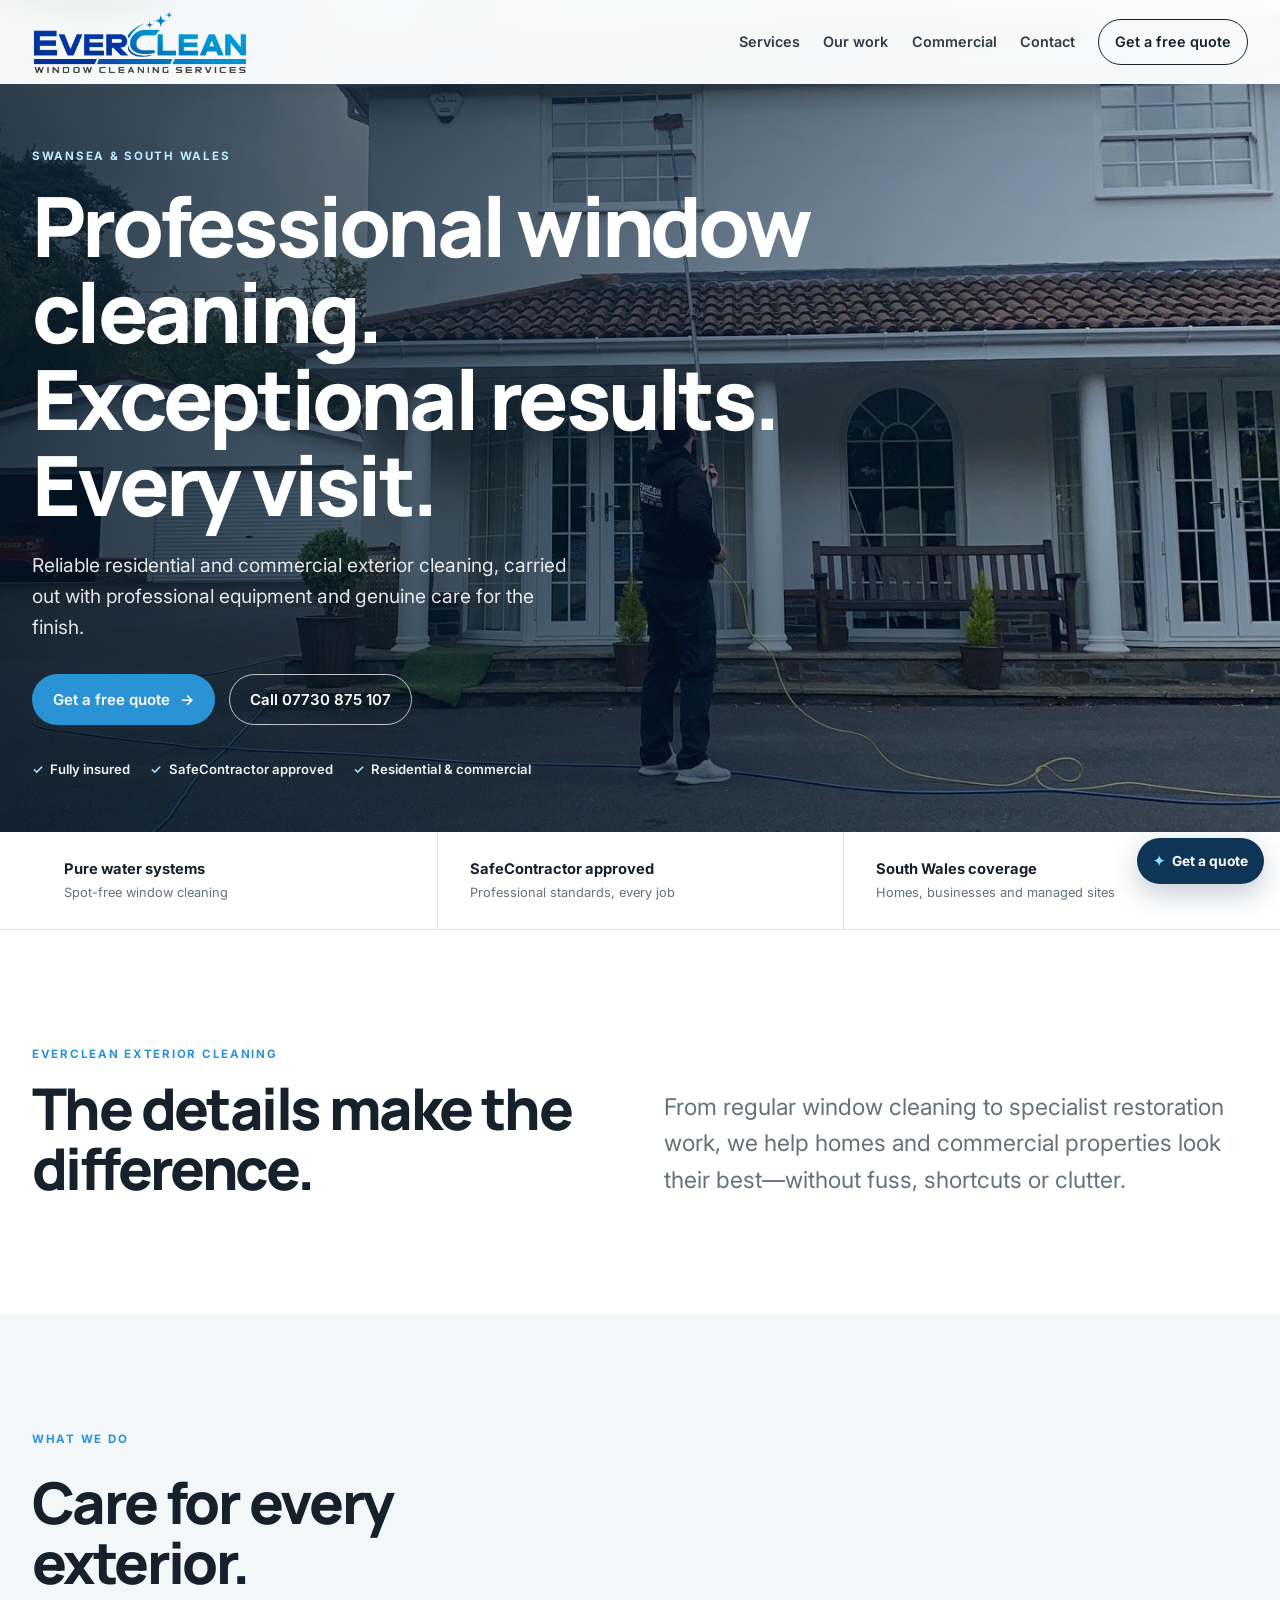
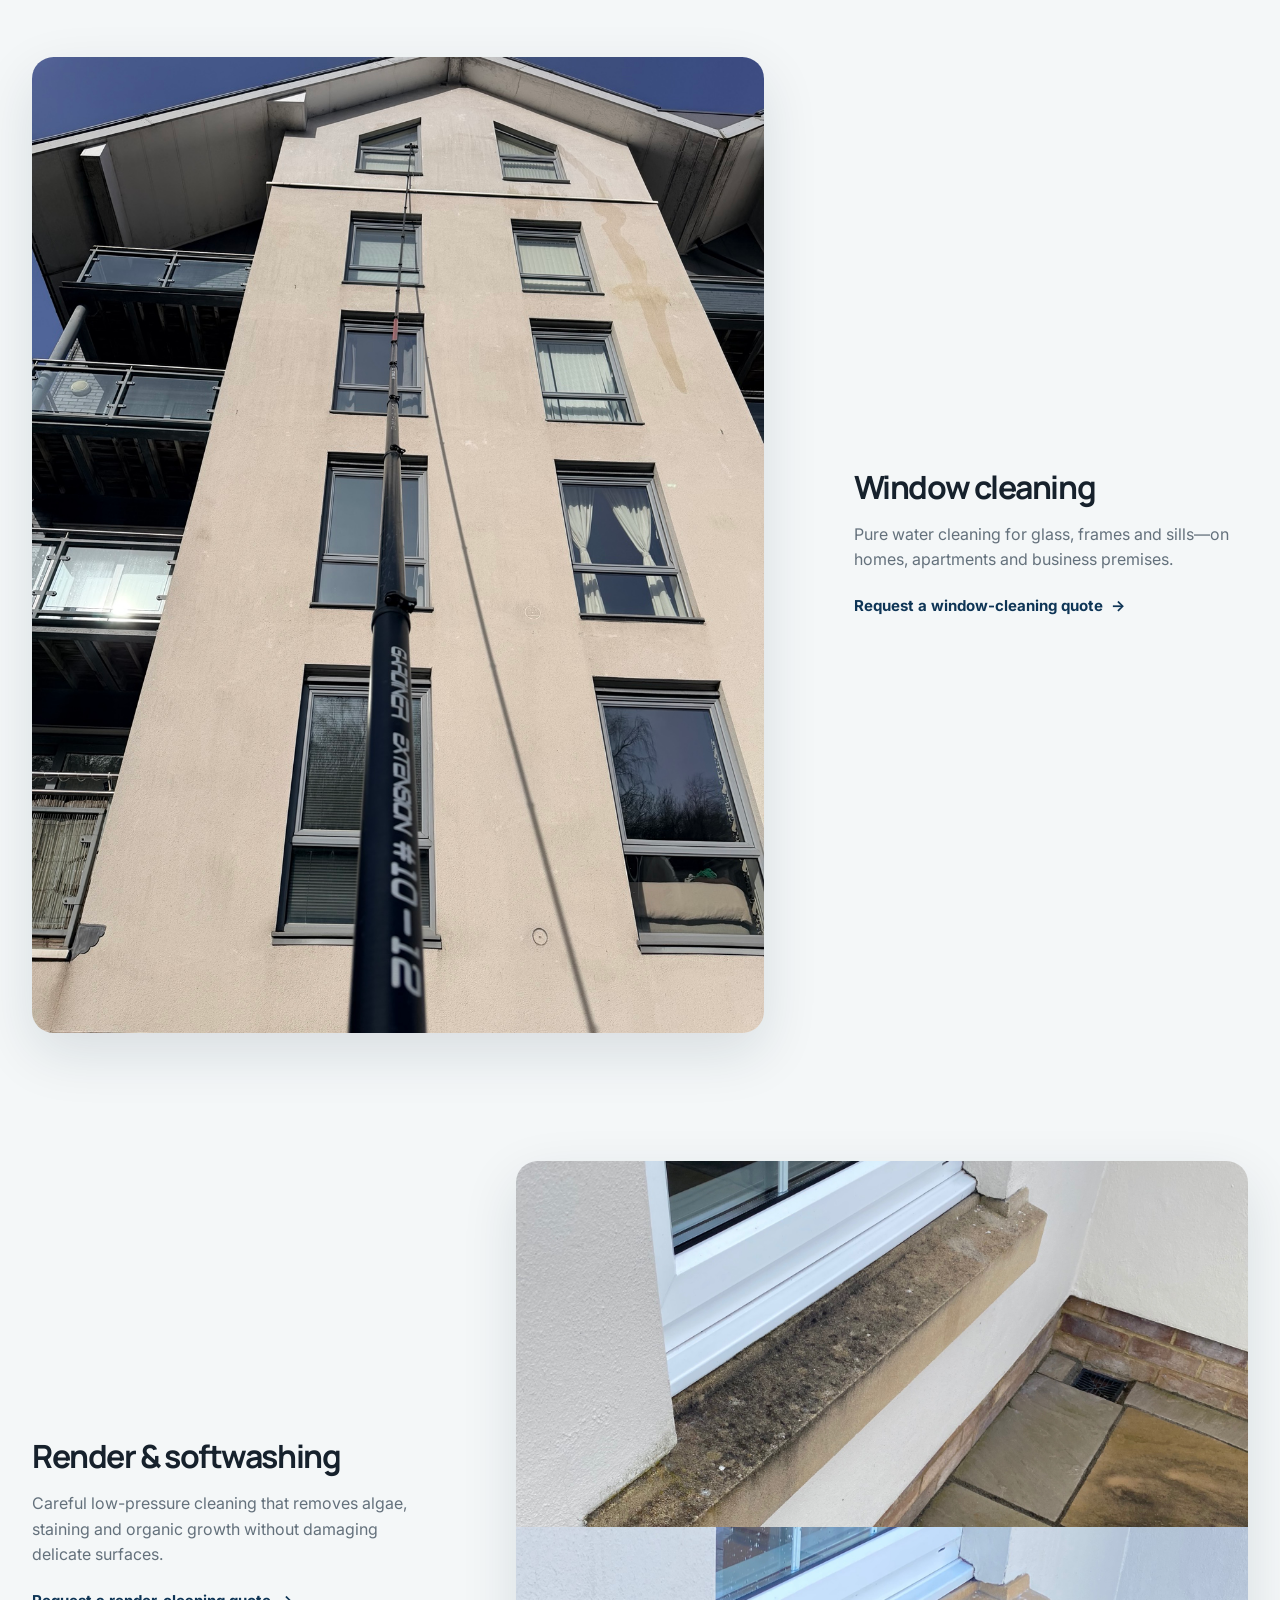
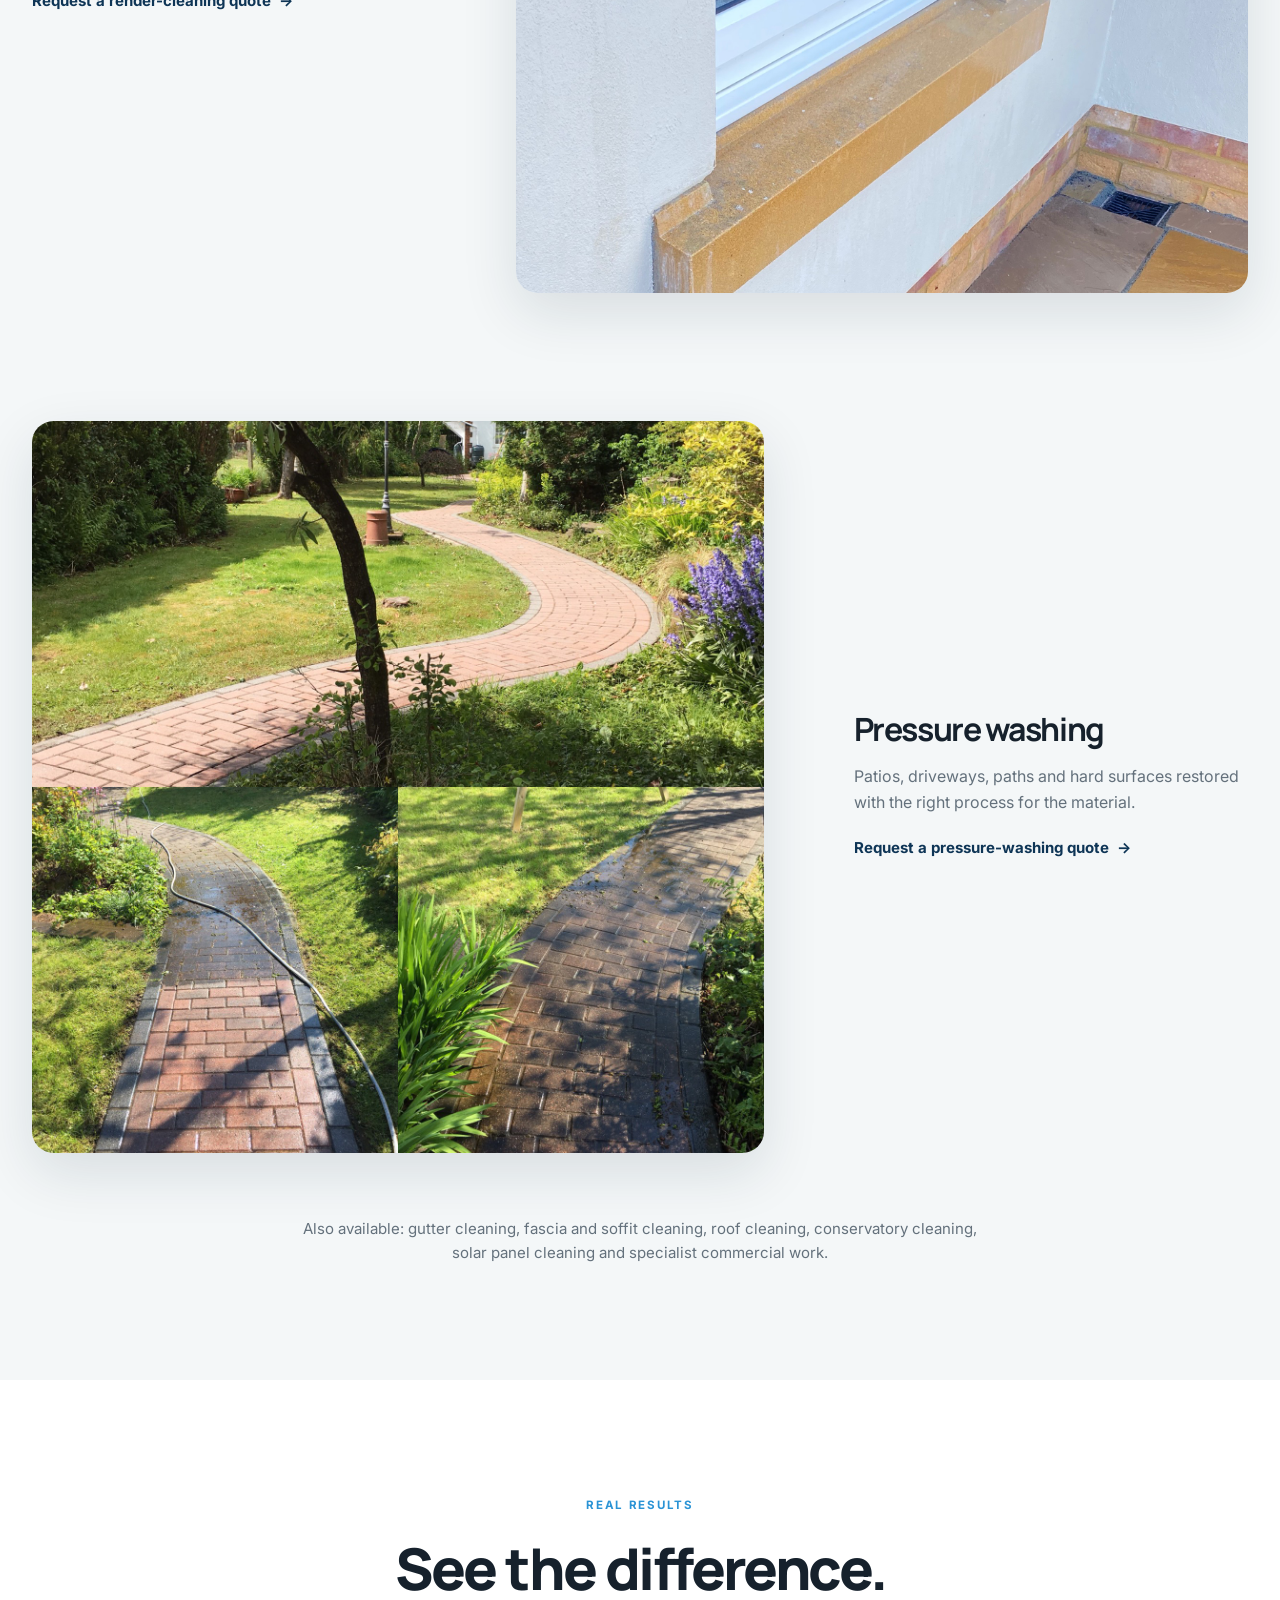
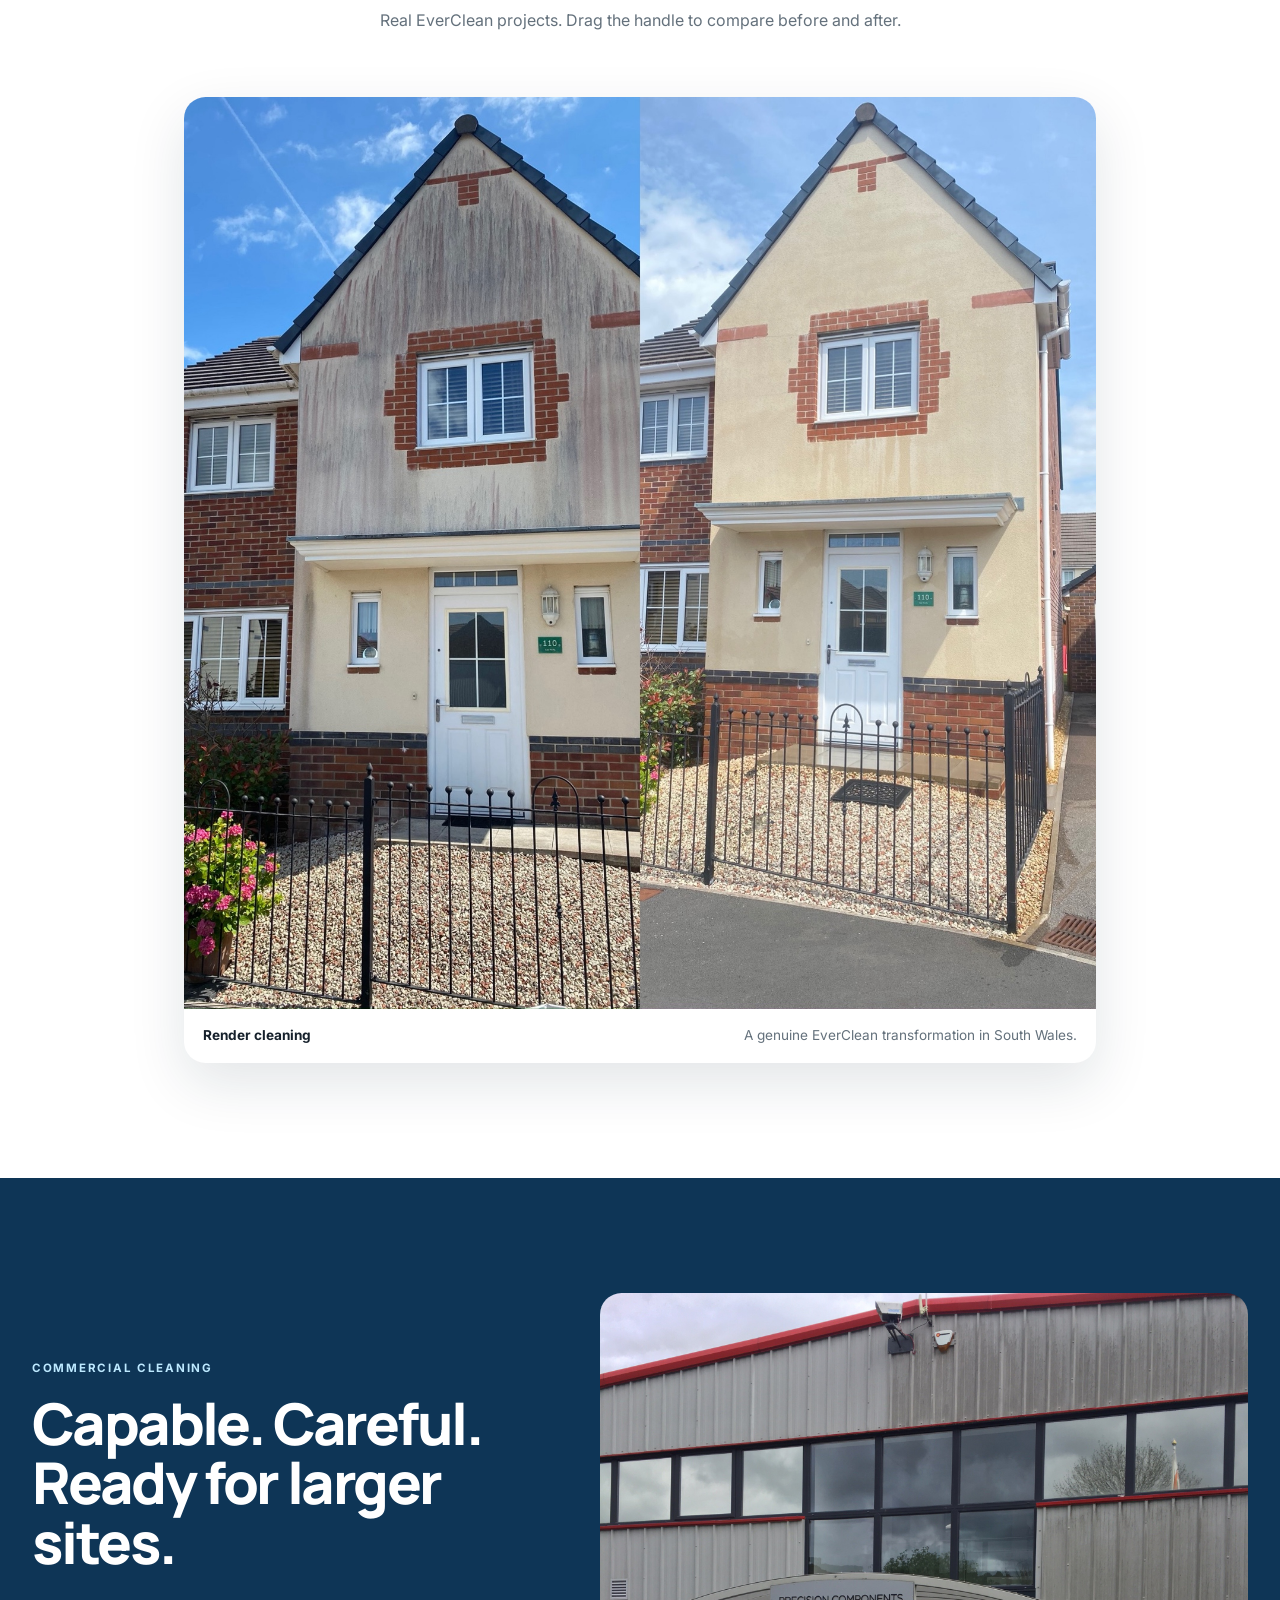
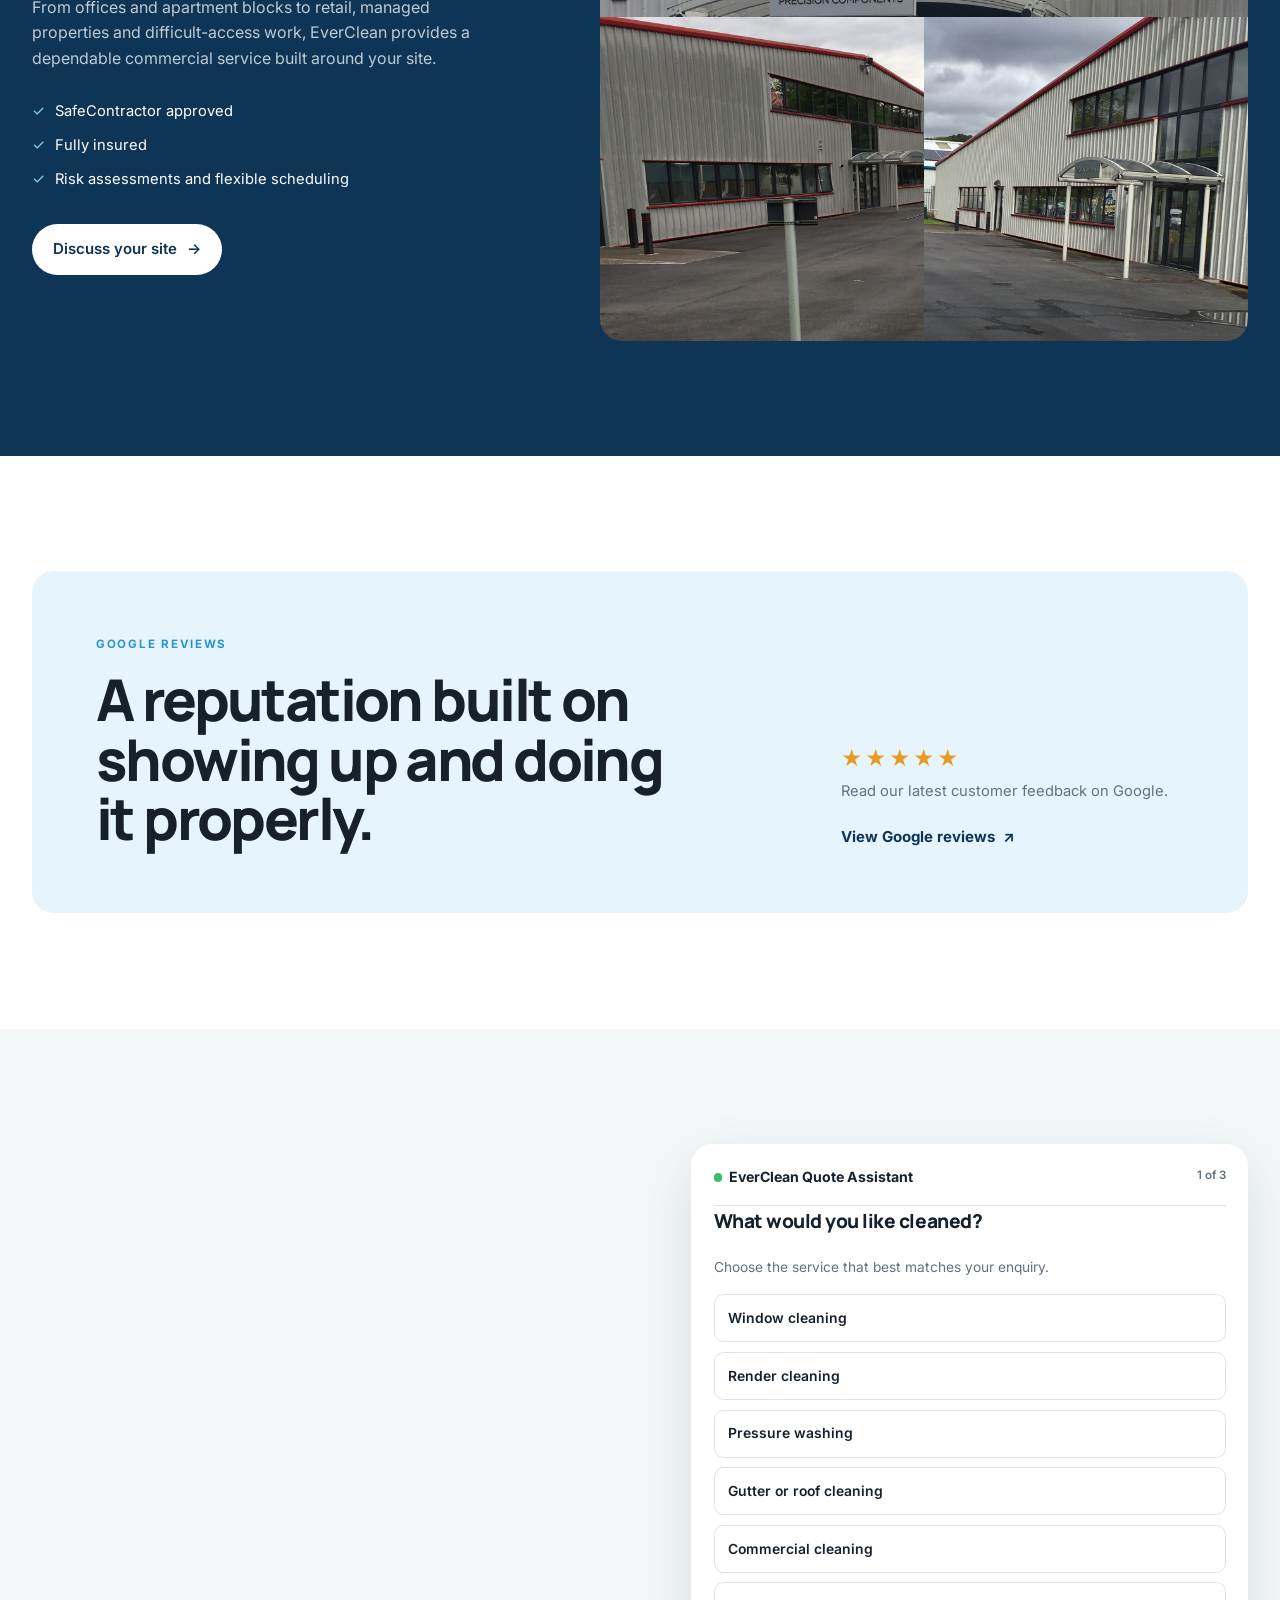
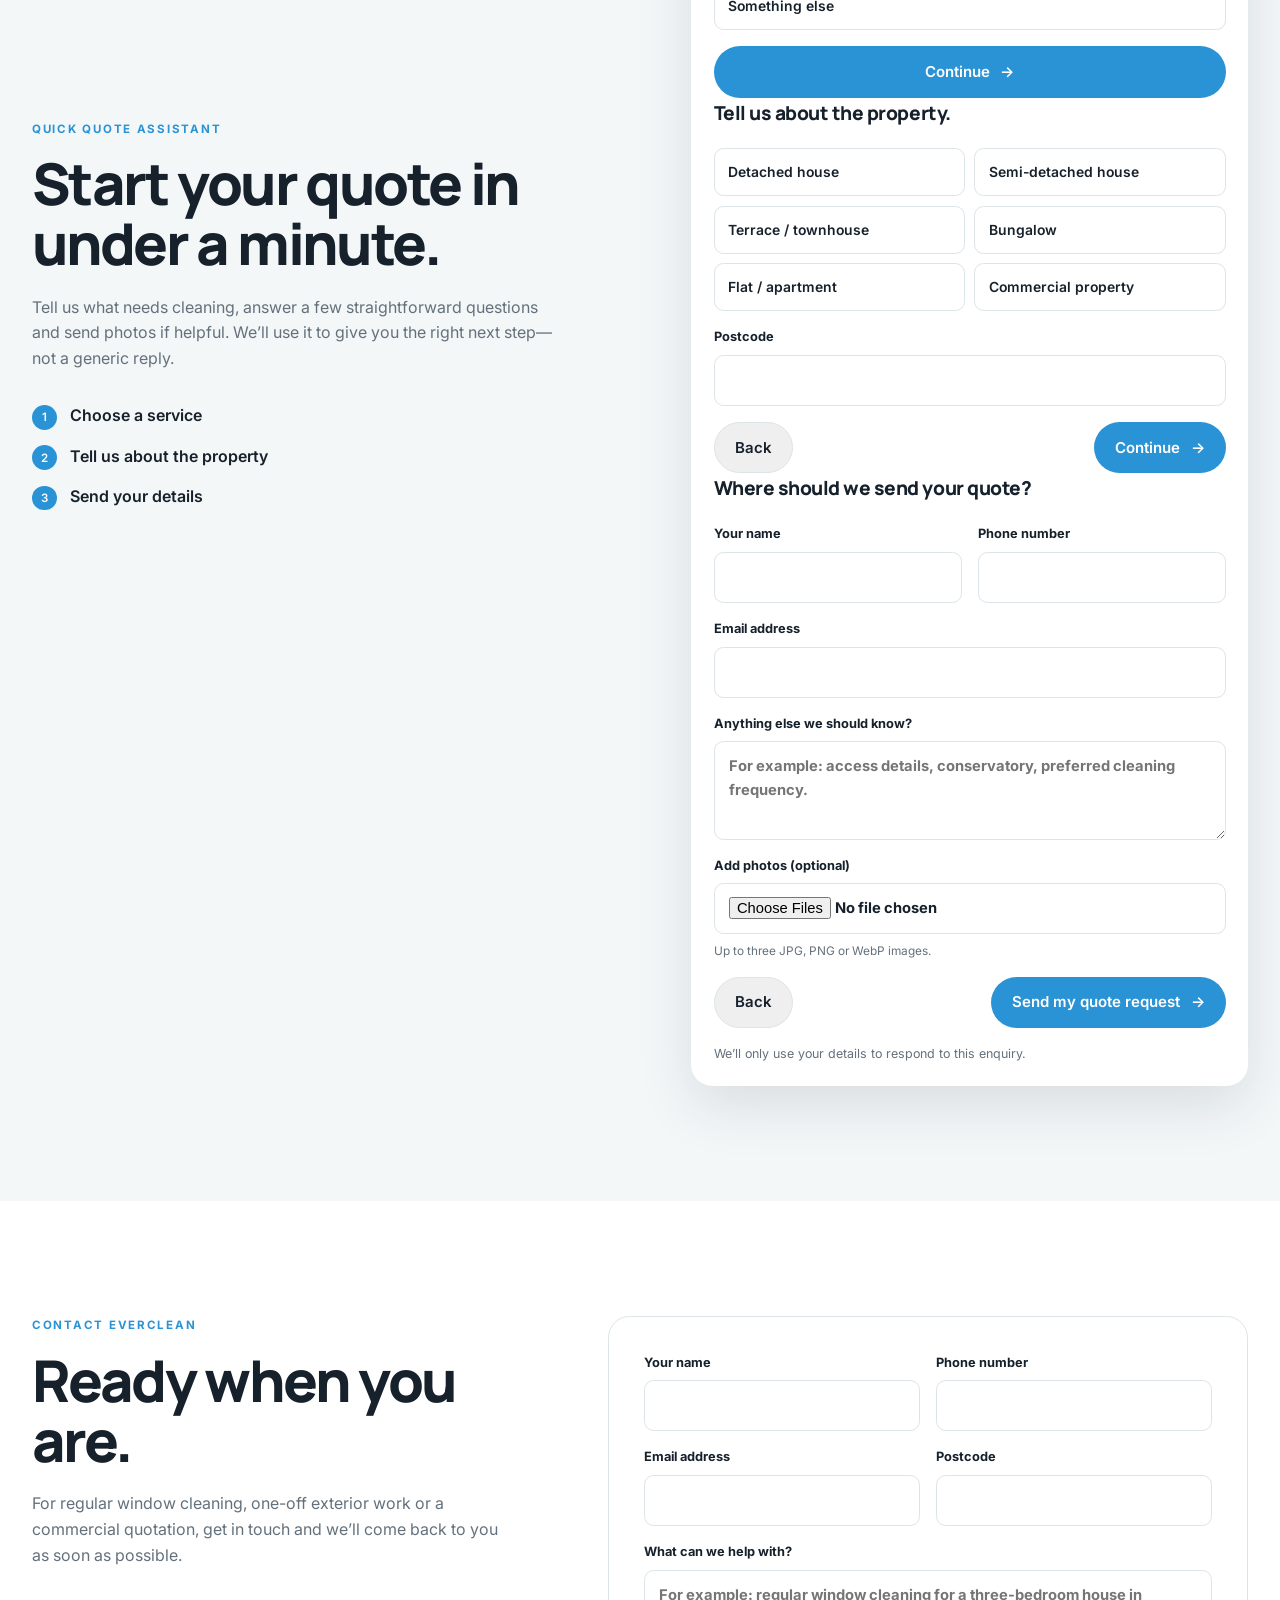
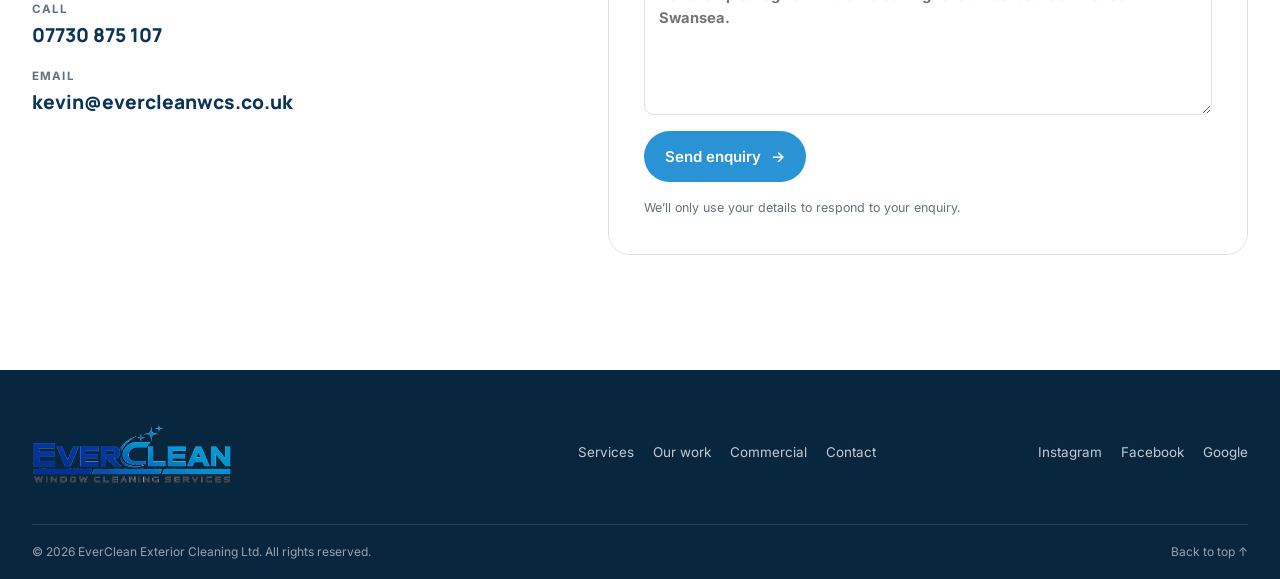
==== index.html @ 4b3bc7aa "Quote assistant" ====
<!doctype html>
<html lang="en-GB">
  <head>
    <meta charset="utf-8">
    <meta name="viewport" content="width=device-width, initial-scale=1">
    <meta name="description" content="Professional window and exterior cleaning for homes and businesses across Swansea and South Wales.">
    <meta name="theme-color" content="#0e3556">
    <title>EverClean Exterior Cleaning | Swansea & South Wales</title>
    <link rel="preconnect" href="https://fonts.googleapis.com">
    <link rel="preconnect" href="https://fonts.gstatic.com" crossorigin>
    <link href="https://fonts.googleapis.com/css2?family=Manrope:wght@400;500;600;700;800&family=Inter:wght@400;500;600&display=swap" rel="stylesheet">
    <link rel="stylesheet" href="css/style.css">
  </head>
  <body>
    <a class="skip-link" href="#main-content">Skip to content</a>

    <header class="site-header" data-header>
      <div class="shell header-inner">
        <a class="brand" href="#top" aria-label="EverClean home">
          <img src="images/logo-transparent.png" alt="EverClean Window Cleaning Services">
        </a>

        <button class="menu-toggle" type="button" aria-label="Open menu" aria-controls="site-nav" aria-expanded="false" data-menu-button>
          <span></span><span></span>
        </button>

        <nav class="site-nav" id="site-nav" aria-label="Main navigation" data-nav>
          <a href="#services">Services</a>
          <a href="#results">Our work</a>
          <a href="#commercial">Commercial</a>
          <a href="#contact">Contact</a>
          <a class="nav-quote" href="#quote">Get a free quote</a>
        </nav>
      </div>
    </header>

    <main id="main-content">
      <section class="hero" id="top" aria-labelledby="hero-title">
        <img class="hero-media" src="images/hero-window-cleaning.jpg" alt="EverClean cleaning the windows of a white house" fetchpriority="high">
        <div class="hero-shade"></div>
        <div class="shell hero-content">
          <p class="eyebrow eyebrow-light">Swansea & South Wales</p>
          <h1 id="hero-title">Professional window cleaning.<br>Exceptional results. Every visit.</h1>
          <p class="hero-copy">Reliable residential and commercial exterior cleaning, carried out with professional equipment and genuine care for the finish.</p>
          <div class="action-row">
            <a class="button button-primary" href="#quote">Get a free quote <span aria-hidden="true">→</span></a>
            <a class="button button-quiet" href="tel:07730875107">Call 07730 875 107</a>
          </div>
          <ul class="hero-proof" aria-label="EverClean credentials">
            <li>Fully insured</li>
            <li>SafeContractor approved</li>
            <li>Residential & commercial</li>
          </ul>
        </div>
      </section>

      <section class="credentials" aria-label="EverClean credentials">
        <div class="shell credentials-grid">
          <p><strong>Pure water systems</strong><span>Spot-free window cleaning</span></p>
          <p><strong>SafeContractor approved</strong><span>Professional standards, every job</span></p>
          <p><strong>South Wales coverage</strong><span>Homes, businesses and managed sites</span></p>
        </div>
      </section>

      <section class="intro section" aria-labelledby="intro-title">
        <div class="shell intro-grid">
          <div>
            <p class="eyebrow">EverClean exterior cleaning</p>
            <h2 id="intro-title">The details make the difference.</h2>
          </div>
          <p class="lead">From regular window cleaning to specialist restoration work, we help homes and commercial properties look their best—without fuss, shortcuts or clutter.</p>
        </div>
      </section>

      <section class="services section section-tint" id="services" aria-labelledby="services-title">
        <div class="shell">
          <div class="section-heading">
            <p class="eyebrow">What we do</p>
            <h2 id="services-title">Care for every exterior.</h2>
          </div>

          <div class="service-list">
            <article class="service-row">
              <div class="service-photo"><img src="images/residential-1.jpg" alt="Residential window cleaning" loading="lazy"></div>
              <div class="service-detail">
                <h3>Window cleaning</h3>
                <p>Pure water cleaning for glass, frames and sills—on homes, apartments and business premises.</p>
                <a href="#quote" class="text-link">Request a window-cleaning quote <span aria-hidden="true">→</span></a>
              </div>
            </article>
            <article class="service-row service-row-reverse">
              <div class="service-photo"><img src="images/render-cleaning-1.jpg" alt="Render cleaning by EverClean" loading="lazy"></div>
              <div class="service-detail">
                <h3>Render & softwashing</h3>
                <p>Careful low-pressure cleaning that removes algae, staining and organic growth without damaging delicate surfaces.</p>
                <a href="#quote" class="text-link">Request a render-cleaning quote <span aria-hidden="true">→</span></a>
              </div>
            </article>
            <article class="service-row">
              <div class="service-photo"><img src="images/pressure-washing-1.jpg" alt="Pressure washing a patio or driveway" loading="lazy"></div>
              <div class="service-detail">
                <h3>Pressure washing</h3>
                <p>Patios, driveways, paths and hard surfaces restored with the right process for the material.</p>
                <a href="#quote" class="text-link">Request a pressure-washing quote <span aria-hidden="true">→</span></a>
              </div>
            </article>
          </div>

          <p class="services-note">Also available: gutter cleaning, fascia and soffit cleaning, roof cleaning, conservatory cleaning, solar panel cleaning and specialist commercial work.</p>
        </div>
      </section>

      <section class="results section" id="results" aria-labelledby="results-title">
        <div class="shell">
          <div class="section-heading section-heading-centred">
            <p class="eyebrow">Real results</p>
            <h2 id="results-title">See the difference.</h2>
            <p>Real EverClean projects. Drag the handle to compare before and after.</p>
          </div>
          <figure class="results-feature">
            <img src="images/render-before-after.jpg" alt="Before and after render cleaning transformation completed by EverClean" loading="lazy">
            <figcaption><strong>Render cleaning</strong><span>A genuine EverClean transformation in South Wales.</span></figcaption>
          </figure>
        </div>
      </section>

      <section class="commercial section section-dark" id="commercial" aria-labelledby="commercial-title">
        <div class="shell commercial-grid">
          <div class="commercial-copy">
            <p class="eyebrow eyebrow-light">Commercial cleaning</p>
            <h2 id="commercial-title">Capable. Careful. Ready for larger sites.</h2>
            <p>From offices and apartment blocks to retail, managed properties and difficult-access work, EverClean provides a dependable commercial service built around your site.</p>
            <ul class="tick-list">
              <li>SafeContractor approved</li>
              <li>Fully insured</li>
              <li>Risk assessments and flexible scheduling</li>
            </ul>
            <a class="button button-light" href="#contact">Discuss your site <span aria-hidden="true">→</span></a>
          </div>
          <div class="commercial-image"><img src="images/commercial-1.jpg" alt="EverClean carrying out commercial exterior cleaning" loading="lazy"></div>
        </div>
      </section>

      <section class="reviews section" aria-labelledby="reviews-title">
        <div class="shell review-panel" id="reviews">
          <div>
            <p class="eyebrow">Google reviews</p>
            <h2 id="reviews-title">A reputation built on showing up and doing it properly.</h2>
          </div>
          <div class="review-action">
            <p class="stars" aria-label="Five star service">★★★★★</p>
            <p>Read our latest customer feedback on Google.</p>
            <a href="https://share.google/W7vwj2a1g3agoyf7n" target="_blank" rel="noopener noreferrer" class="text-link">View Google reviews <span aria-hidden="true">↗</span></a>
          </div>
        </div>
      </section>

      <section class="quote section section-tint" id="quote" aria-labelledby="quote-title">
        <div class="shell quote-grid">
          <div class="quote-copy">
            <p class="eyebrow">Quick quote assistant</p>
            <h2 id="quote-title">Start your quote in under a minute.</h2>
            <p>Tell us what needs cleaning, answer a few straightforward questions and send photos if helpful. We’ll use it to give you the right next step—not a generic reply.</p>
            <ul class="quote-steps">
              <li><span>1</span> Choose a service</li>
              <li><span>2</span> Tell us about the property</li>
              <li><span>3</span> Send your details</li>
            </ul>
          </div>
          <form class="quote-card ajax-form" action="contact.php" method="post" enctype="multipart/form-data" data-quote-form>
            <input type="hidden" name="enquiry_type" value="Quote assistant">
            <div class="quote-card-header"><span><i class="status-dot"></i>EverClean Quote Assistant</span><span class="quote-progress" data-quote-progress>1 of 3</span></div>

            <fieldset class="quote-step" data-quote-step="1">
              <legend>What would you like cleaned?</legend>
              <p class="quote-helper">Choose the service that best matches your enquiry.</p>
              <input type="hidden" name="service" data-quote-value="service">
              <div class="choice-grid choice-grid-services">
                <button type="button" class="quote-choice" data-quote-choice="service" data-value="Window cleaning">Window cleaning</button>
                <button type="button" class="quote-choice" data-quote-choice="service" data-value="Render cleaning">Render cleaning</button>
                <button type="button" class="quote-choice" data-quote-choice="service" data-value="Pressure washing">Pressure washing</button>
                <button type="button" class="quote-choice" data-quote-choice="service" data-value="Gutter or roof cleaning">Gutter or roof cleaning</button>
                <button type="button" class="quote-choice" data-quote-choice="service" data-value="Commercial cleaning">Commercial cleaning</button>
                <button type="button" class="quote-choice" data-quote-choice="service" data-value="Other exterior cleaning">Something else</button>
              </div>
              <button class="button button-primary quote-next" type="button" data-quote-next>Continue <span aria-hidden="true">→</span></button>
            </fieldset>

            <fieldset class="quote-step" data-quote-step="2" hidden>
              <legend>Tell us about the property.</legend>
              <input type="hidden" name="property_type" data-quote-value="property_type">
              <div class="choice-grid">
                <button type="button" class="quote-choice" data-quote-choice="property_type" data-value="Detached house">Detached house</button>
                <button type="button" class="quote-choice" data-quote-choice="property_type" data-value="Semi-detached house">Semi-detached house</button>
                <button type="button" class="quote-choice" data-quote-choice="property_type" data-value="Terrace or townhouse">Terrace / townhouse</button>
                <button type="button" class="quote-choice" data-quote-choice="property_type" data-value="Bungalow">Bungalow</button>
                <button type="button" class="quote-choice" data-quote-choice="property_type" data-value="Flat or apartment">Flat / apartment</button>
                <button type="button" class="quote-choice" data-quote-choice="property_type" data-value="Commercial property">Commercial property</button>
              </div>
              <label class="field-label">Postcode<input type="text" name="postcode" autocomplete="postal-code" required></label>
              <div class="quote-actions"><button class="button button-secondary" type="button" data-quote-back>Back</button><button class="button button-primary" type="button" data-quote-next>Continue <span aria-hidden="true">→</span></button></div>
            </fieldset>

            <fieldset class="quote-step" data-quote-step="3" hidden>
              <legend>Where should we send your quote?</legend>
              <div class="form-row"><label class="field-label">Your name<input type="text" name="name" autocomplete="name" required></label><label class="field-label">Phone number<input type="tel" name="phone" autocomplete="tel" required></label></div>
              <label class="field-label">Email address<input type="email" name="email" autocomplete="email" required></label>
              <label class="field-label">Anything else we should know?<textarea name="message" rows="3" placeholder="For example: access details, conservatory, preferred cleaning frequency."></textarea></label>
              <label class="field-label">Add photos (optional)<input type="file" name="photos[]" accept="image/jpeg,image/png,image/webp" multiple><span class="upload-note">Up to three JPG, PNG or WebP images.</span></label>
              <div class="quote-actions"><button class="button button-secondary" type="button" data-quote-back>Back</button><button class="button button-primary" type="submit">Send my quote request <span aria-hidden="true">→</span></button></div>
            </fieldset>
            <p class="form-note" data-form-note aria-live="polite">We’ll only use your details to respond to this enquiry.</p>
          </form>
        </div>
      </section>

      <section class="contact section" id="contact" aria-labelledby="contact-title">
        <div class="shell contact-grid">
          <div class="contact-copy">
            <p class="eyebrow">Contact EverClean</p>
            <h2 id="contact-title">Ready when you are.</h2>
            <p>For regular window cleaning, one-off exterior work or a commercial quotation, get in touch and we’ll come back to you as soon as possible.</p>
            <div class="contact-links">
              <a href="tel:07730875107"><span>Call</span>07730 875 107</a>
              <a href="mailto:kevin@evercleanwcs.co.uk"><span>Email</span>kevin@evercleanwcs.co.uk</a>
            </div>
          </div>
          <form class="contact-form ajax-form" action="contact.php" method="post" data-contact-form>
            <input type="hidden" name="enquiry_type" value="Website contact form">
            <div class="form-row">
              <label>Your name<input type="text" name="name" autocomplete="name" required></label>
              <label>Phone number<input type="tel" name="phone" autocomplete="tel" required></label>
            </div>
            <div class="form-row">
              <label>Email address<input type="email" name="email" autocomplete="email" required></label>
              <label>Postcode<input type="text" name="postcode" autocomplete="postal-code"></label>
            </div>
            <label>What can we help with?<textarea name="message" rows="5" placeholder="For example: regular window cleaning for a three-bedroom house in Swansea."></textarea></label>
            <button class="button button-primary" type="submit">Send enquiry <span aria-hidden="true">→</span></button>
            <p class="form-note" data-form-note>We’ll only use your details to respond to your enquiry.</p>
          </form>
        </div>
      </section>
    </main>

    <footer class="site-footer">
      <div class="shell footer-top">
        <img src="images/logo-transparent.png" alt="EverClean Window Cleaning Services" class="footer-logo">
        <div class="footer-nav"><a href="#services">Services</a><a href="#results">Our work</a><a href="#commercial">Commercial</a><a href="#contact">Contact</a></div>
        <div class="social-links">
          <a href="https://instagram.com/everclean_wcs" target="_blank" rel="noopener noreferrer" aria-label="Follow EverClean on Instagram">Instagram</a>
          <a href="https://facebook.com/evercleanwcs" target="_blank" rel="noopener noreferrer" aria-label="Follow EverClean on Facebook">Facebook</a>
          <a href="https://share.google/W7vwj2a1g3agoyf7n" target="_blank" rel="noopener noreferrer" aria-label="Read EverClean Google reviews">Google</a>
        </div>
      </div>
      <div class="shell footer-bottom"><p>© <span data-current-year></span> EverClean Exterior Cleaning Ltd. All rights reserved.</p><a href="#top">Back to top ↑</a></div>
    </footer>

    <a class="chat-launcher" href="#quote" aria-label="Start a quote with EverClean" data-chat-launcher><span aria-hidden="true">✦</span> Get a quote</a>
    <script src="js/main.js"></script>
  </body>
</html>
---- css/style.css ----
:root {
  --navy: #0e3556;
  --navy-deep: #09263f;
  --blue: #2a93d5;
  --blue-soft: #e6f5fd;
  --ink: #16212c;
  --muted: #64717c;
  --line: #dce4e8;
  --surface: #f4f7f8;
  --white: #fff;
  --radius: 1.35rem;
  --shell: 76rem;
  --shadow: 0 1.25rem 3.5rem rgb(18 44 60 / 12%);
}

* { box-sizing: border-box; }
html { scroll-behavior: smooth; scroll-padding-top: 5rem; }
body { margin: 0; background: var(--white); color: var(--ink); font-family: Inter, Arial, sans-serif; font-size: 16px; line-height: 1.6; }
body.menu-open { overflow: hidden; }
img { display: block; max-width: 100%; }
a { color: inherit; text-decoration: none; }
button, input, textarea { font: inherit; }
button { cursor: pointer; }

.shell { width: min(calc(100% - 2.5rem), var(--shell)); margin-inline: auto; }
.section { padding: clamp(4.5rem, 9vw, 8rem) 0; }
.section-tint { background: var(--surface); }
.section-dark { background: var(--navy); color: var(--white); }
.skip-link { position: fixed; top: -5rem; left: 1rem; z-index: 20; padding: .75rem 1rem; background: var(--white); box-shadow: var(--shadow); }
.skip-link:focus { top: 1rem; }

h1, h2, h3, p { margin: 0; }
h1, h2, h3 { font-family: Manrope, Inter, sans-serif; line-height: 1.04; letter-spacing: -.045em; }
h1 { max-width: 14ch; font-size: clamp(2.8rem, 6.5vw, 5.7rem); font-weight: 800; }
h2 { max-width: 15ch; font-size: clamp(2.2rem, 4.5vw, 4.1rem); font-weight: 800; }
h3 { font-size: clamp(1.65rem, 2.5vw, 2.45rem); }
p { color: var(--muted); }
.lead { max-width: 38rem; font-size: clamp(1.15rem, 1.8vw, 1.45rem); }
.eyebrow { margin-bottom: 1rem; color: var(--blue); font-size: .72rem; font-weight: 700; letter-spacing: .15em; text-transform: uppercase; }
.eyebrow-light { color: #bde9ff; }
.section-heading { display: grid; gap: .55rem; margin-bottom: clamp(2.25rem, 5vw, 4.25rem); }
.section-heading > p:last-child { max-width: 36rem; }
.section-heading-centred { justify-items: center; text-align: center; }
.section-heading-centred h2 { max-width: none; }

.button { display: inline-flex; align-items: center; justify-content: center; gap: .65rem; min-height: 3.2rem; padding: .75rem 1.25rem; border: 1px solid transparent; border-radius: 999px; font-size: .94rem; font-weight: 600; transition: transform .2s ease, background .2s ease, color .2s ease, border-color .2s ease; }
.button:hover { transform: translateY(-2px); }
.button-primary { background: var(--blue); color: var(--white); }
.button-primary:hover { background: #187fbf; }
.button-quiet { border-color: rgb(255 255 255 / 72%); color: var(--white); }
.button-quiet:hover { background: var(--white); color: var(--navy); }
.button-light { background: var(--white); color: var(--navy); }
.text-link { display: inline-flex; gap: .5rem; margin-top: 1.3rem; color: var(--navy); font-size: .94rem; font-weight: 700; }
.text-link:hover { color: var(--blue); }

.site-header { position: fixed; inset: 0 0 auto; z-index: 10; background: rgb(255 255 255 / 96%); color: var(--ink); box-shadow: 0 .2rem 1rem rgb(0 0 0 / 6%); backdrop-filter: blur(12px); transition: box-shadow .25s ease; }
.site-header.is-stuck { box-shadow: 0 .35rem 1.25rem rgb(0 0 0 / 10%); }
.header-inner { display: flex; align-items: center; justify-content: space-between; min-height: 5.25rem; gap: 1rem; }
.brand { display: flex; width: clamp(10.5rem, 17vw, 13.5rem); }
.brand img { width: 100%; height: auto; }
.site-nav { display: flex; align-items: center; gap: 1.45rem; font-size: .9rem; font-weight: 600; }
.site-nav > a:not(.nav-quote) { opacity: .88; }
.site-nav > a:not(.nav-quote):hover { opacity: 1; }
.nav-quote { padding: .65rem 1rem; border: 1px solid currentColor; border-radius: 999px; }
.menu-toggle { display: none; width: 3rem; height: 3rem; border: 0; background: transparent; color: currentColor; }
.menu-toggle span { display: block; width: 1.4rem; height: 1px; margin: .4rem auto; background: currentColor; transition: transform .2s ease; }

.hero { position: relative; display: grid; align-items: end; min-height: min(52rem, 100svh); padding: 8rem 0 3.25rem; overflow: hidden; color: var(--white); background: var(--navy); }
.hero-media, .hero-shade { position: absolute; inset: 0; width: 100%; height: 100%; }
.hero-media { object-fit: cover; object-position: center; }
.hero-shade { background: linear-gradient(90deg, rgb(4 20 33 / 76%) 0%, rgb(4 20 33 / 50%) 46%, rgb(4 20 33 / 15%) 100%), linear-gradient(0deg, rgb(4 20 33 / 32%), transparent 48%); }
.hero-content { position: relative; z-index: 1; }
.hero h1 { margin-bottom: 1.4rem; }
.hero-copy { max-width: 34rem; color: rgb(255 255 255 / 88%); font-size: clamp(1rem, 1.8vw, 1.2rem); }
.action-row { display: flex; flex-wrap: wrap; gap: .85rem; margin-top: 2rem; }
.hero-proof { display: flex; flex-wrap: wrap; gap: .75rem 1.25rem; padding: 0; margin: 2.1rem 0 0; list-style: none; color: rgb(255 255 255 / 92%); font-size: .82rem; font-weight: 600; }
.hero-proof li::before { content: "✓"; margin-right: .4rem; color: #a4e0ff; }

.credentials { border-bottom: 1px solid var(--line); }
.credentials-grid { display: grid; grid-template-columns: repeat(3, 1fr); }
.credentials p { padding: 1.6rem 2rem; border-left: 1px solid var(--line); }
.credentials p:first-child { border-left: 0; }
.credentials strong, .credentials span { display: block; }
.credentials strong { color: var(--ink); font-size: .92rem; }
.credentials span { margin-top: .1rem; font-size: .8rem; }

.intro-grid { display: grid; grid-template-columns: 1fr 1fr; gap: 3rem; align-items: end; }
.service-list { display: grid; gap: clamp(4.5rem, 10vw, 8rem); }
.service-row { display: grid; grid-template-columns: 1.3fr .7fr; gap: clamp(1.75rem, 7vw, 6.5rem); align-items: center; }
.service-row-reverse { grid-template-columns: .7fr 1.3fr; }
.service-row-reverse .service-photo { order: 2; }
.service-row-reverse .service-detail { order: 1; }
.service-photo { min-height: 22rem; overflow: hidden; border-radius: var(--radius); box-shadow: var(--shadow); }
.service-photo img { width: 100%; height: 100%; min-height: 22rem; object-fit: cover; transition: transform .65s ease; }
.service-row:hover .service-photo img { transform: scale(1.035); }
.service-detail > p { margin-top: 1.1rem; }
.services-note { max-width: 44rem; margin: 4rem auto 0; text-align: center; font-size: .94rem; }

.results-feature { max-width: 57rem; margin: 0 auto; overflow: hidden; border-radius: var(--radius); background: var(--white); box-shadow: var(--shadow); }
.results-feature img { width: 100%; aspect-ratio: 1 / 1; object-fit: cover; }
.results-feature figcaption { display: flex; justify-content: space-between; gap: 1rem; padding: 1rem 1.2rem; color: var(--muted); font-size: .85rem; }
.results-feature strong { color: var(--ink); }

.commercial-grid { display: grid; grid-template-columns: .85fr 1.15fr; gap: clamp(2rem, 7vw, 6rem); align-items: center; }
.commercial-copy h2 { margin-bottom: 1.35rem; }.commercial-copy > p:not(.eyebrow) { color: rgb(255 255 255 / 74%); }
.tick-list { display: grid; gap: .65rem; padding: 0; margin: 1.8rem 0 2rem; list-style: none; font-size: .92rem; }.tick-list li::before { content: "✓"; margin-right: .6rem; color: #8cd8ff; }
.commercial-image { min-height: 29rem; overflow: hidden; border-radius: var(--radius); }.commercial-image img { width: 100%; height: 100%; min-height: 29rem; object-fit: cover; }

.review-panel { display: grid; grid-template-columns: 1.35fr .65fr; gap: 2rem; padding: clamp(2rem, 5vw, 4rem); border-radius: var(--radius); background: var(--blue-soft); }
.review-action { align-self: end; }.stars { color: #e69b24; font-size: 1.3rem; letter-spacing: .15em; }.review-action p:not(.stars) { margin-top: .35rem; font-size: .92rem; }

.quote-grid { display: grid; grid-template-columns: 1fr 1fr; gap: clamp(2rem, 8vw, 7rem); align-items: center; }.quote-copy > p:not(.eyebrow) { max-width: 33rem; margin-top: 1.3rem; }
.quote-steps { display: grid; gap: .85rem; padding: 0; margin: 2rem 0 0; list-style: none; color: var(--ink); font-weight: 600; }.quote-steps span { display: inline-grid; width: 1.55rem; height: 1.55rem; margin-right: .6rem; place-items: center; border-radius: 50%; background: var(--blue); color: var(--white); font-size: .72rem; }
.quote-card { padding: 1.4rem; border-radius: var(--radius); background: var(--white); box-shadow: var(--shadow); }.quote-card-header { display: flex; justify-content: space-between; gap: .75rem; padding-bottom: 1rem; border-bottom: 1px solid var(--line); color: var(--ink); font-size: .88rem; font-weight: 700; }.quote-card-header > span:first-child { display: inline-flex; align-items: center; gap: .4rem; }.quote-progress { color: var(--muted); font-size: .72rem; font-weight: 600; }.status-dot { display: inline-block; width: .55rem; height: .55rem; border-radius: 50%; background: #3abf69; }.quote-step { display: grid; gap: 1rem; margin: 0; padding: 1.25rem 0 0; border: 0; }.quote-step legend { padding: 0; color: var(--ink); font-family: Manrope, sans-serif; font-size: 1.2rem; font-weight: 800; letter-spacing: -.025em; }.quote-helper { font-size: .86rem; }.choice-grid { display: grid; grid-template-columns: 1fr 1fr; gap: .6rem; }.choice-grid-services { grid-template-columns: 1fr; }.quote-choice { min-height: 3rem; padding: .7rem .85rem; border: 1px solid var(--line); border-radius: .6rem; background: var(--white); color: var(--ink); text-align: left; font-size: .87rem; font-weight: 600; transition: border-color .2s, background .2s, color .2s, transform .2s; }.quote-choice:hover { border-color: var(--blue); transform: translateX(.2rem); }.quote-choice.is-selected { border-color: var(--blue); background: var(--blue-soft); color: var(--navy); }.quote-choice:focus-visible { outline: 3px solid rgb(42 147 213 / 25%); outline-offset: 2px; }.field-label { display: grid; gap: .45rem; color: var(--ink); font-size: .8rem; font-weight: 700; }.quote-card .field-label input, .quote-card .field-label textarea { width: 100%; padding: .8rem .9rem; border: 1px solid var(--line); border-radius: .6rem; outline: 0; background: var(--white); color: var(--ink); font: inherit; font-size: .92rem; resize: vertical; }.quote-card .field-label input:focus, .quote-card .field-label textarea:focus { border-color: var(--blue); box-shadow: 0 0 0 3px rgb(42 147 213 / 12%); }.quote-actions { display: flex; justify-content: space-between; gap: .75rem; }.button-secondary { border-color: var(--line); color: var(--ink); }.button-secondary:hover { border-color: var(--navy); }.upload-note { color: var(--muted); font-size: .74rem; font-weight: 400; }.quote-card .form-note { margin-top: 1rem; }

.contact-grid { display: grid; grid-template-columns: .85fr 1.15fr; gap: clamp(2rem, 8vw, 7rem); }.contact-copy > p:not(.eyebrow) { max-width: 30rem; margin-top: 1.3rem; }.contact-links { display: grid; gap: 1rem; margin-top: 2rem; }.contact-links a { display: grid; gap: .1rem; color: var(--navy); font-family: Manrope, sans-serif; font-size: 1.2rem; font-weight: 800; }.contact-links span { color: var(--muted); font-family: Inter, sans-serif; font-size: .72rem; font-weight: 700; letter-spacing: .1em; text-transform: uppercase; }
.contact-form { display: grid; gap: 1rem; padding: clamp(1.25rem, 4vw, 2.2rem); border: 1px solid var(--line); border-radius: var(--radius); }.form-row { display: grid; grid-template-columns: 1fr 1fr; gap: 1rem; }.contact-form label { display: grid; gap: .45rem; color: var(--ink); font-size: .8rem; font-weight: 700; }.contact-form input, .contact-form textarea { width: 100%; padding: .8rem .9rem; border: 1px solid var(--line); border-radius: .6rem; outline: 0; background: var(--white); color: var(--ink); font: inherit; font-size: .92rem; resize: vertical; }.contact-form input:focus, .contact-form textarea:focus { border-color: var(--blue); box-shadow: 0 0 0 3px rgb(42 147 213 / 12%); }.contact-form .button { justify-self: start; }.form-note { font-size: .78rem; }.form-note.is-success { color: #198754; }

.site-footer { padding-top: 3.3rem; background: var(--navy-deep); color: var(--white); }.footer-top { display: grid; grid-template-columns: 1.2fr 1fr auto; gap: 2rem; align-items: center; padding-bottom: 2.5rem; }.footer-logo { width: 12.5rem; }.footer-nav, .social-links { display: flex; flex-wrap: wrap; gap: .9rem 1.2rem; color: rgb(255 255 255 / 76%); font-size: .84rem; }.footer-nav a:hover, .social-links a:hover { color: var(--white); }.footer-bottom { display: flex; justify-content: space-between; gap: 1rem; padding: 1.1rem 0; border-top: 1px solid rgb(255 255 255 / 13%); color: rgb(255 255 255 / 58%); font-size: .75rem; }.footer-bottom p { color: inherit; }
.chat-launcher { position: fixed; right: 1rem; bottom: 1rem; z-index: 9; display: inline-flex; align-items: center; gap: .45rem; padding: .75rem 1rem; border-radius: 999px; background: var(--navy); color: var(--white); box-shadow: 0 .6rem 1.8rem rgb(8 38 63 / 24%); font-size: .86rem; font-weight: 700; }.chat-launcher span { color: #91dcff; }

@media (max-width: 760px) {
  .shell { width: min(calc(100% - 2rem), var(--shell)); }.header-inner { min-height: 4.7rem; }.brand { width: 10rem; }.menu-toggle { display: block; }.site-nav { position: fixed; inset: 4.7rem 1rem auto; display: grid; gap: .2rem; padding: 1rem; border-radius: 1rem; background: var(--white); color: var(--ink); box-shadow: var(--shadow); opacity: 0; pointer-events: none; transform: translateY(-.5rem); transition: opacity .2s ease, transform .2s ease; }.site-nav.is-open { opacity: 1; pointer-events: auto; transform: translateY(0); }.site-nav a { padding: .7rem; }.nav-quote { margin-top: .4rem; text-align: center; color: var(--navy); }.hero { min-height: 43rem; padding-bottom: 2.4rem; }.hero-shade { background: linear-gradient(90deg, rgb(4 20 33 / 72%), rgb(4 20 33 / 32%)), linear-gradient(0deg, rgb(4 20 33 / 42%), transparent 60%); }.credentials-grid { grid-template-columns: 1fr; }.credentials p, .credentials p:first-child { padding: 1.1rem 0; border: 0; border-top: 1px solid var(--line); }.credentials p:first-child { border-top: 0; }.intro-grid, .commercial-grid, .quote-grid, .contact-grid { grid-template-columns: 1fr; gap: 2rem; }.service-row, .service-row-reverse { grid-template-columns: 1fr; gap: 1.4rem; }.service-row-reverse .service-photo, .service-row-reverse .service-detail { order: initial; }.service-photo, .service-photo img { min-height: 17rem; }.commercial-image, .commercial-image img { min-height: 20rem; }.review-panel { grid-template-columns: 1fr; }.form-row, .choice-grid { grid-template-columns: 1fr; }.footer-top { grid-template-columns: 1fr; gap: 1.5rem; }.footer-bottom { flex-direction: column; }.results-feature figcaption { flex-direction: column; gap: .2rem; }.chat-launcher { bottom: .75rem; right: .75rem; }
}

@media (prefers-reduced-motion: reduce) { *, *::before, *::after { scroll-behavior: auto !important; transition-duration: .01ms !important; animation-duration: .01ms !important; } }
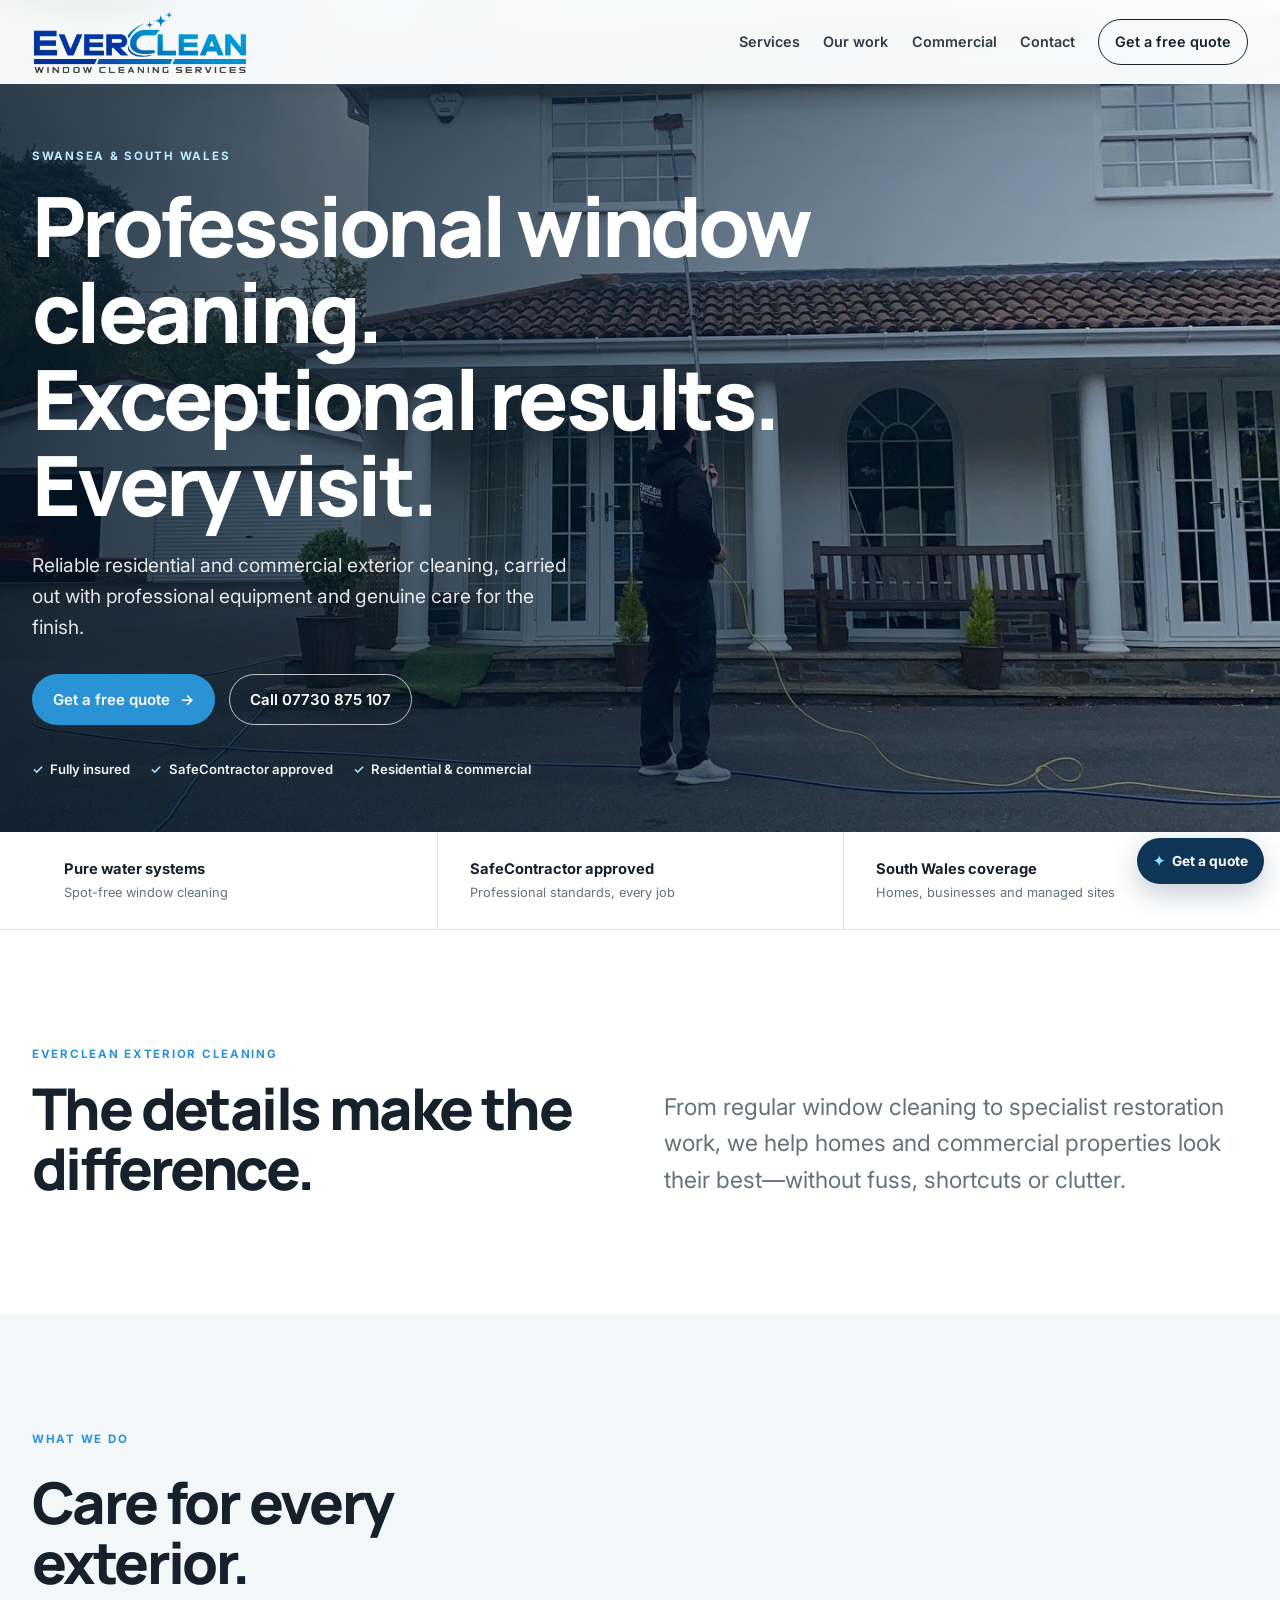
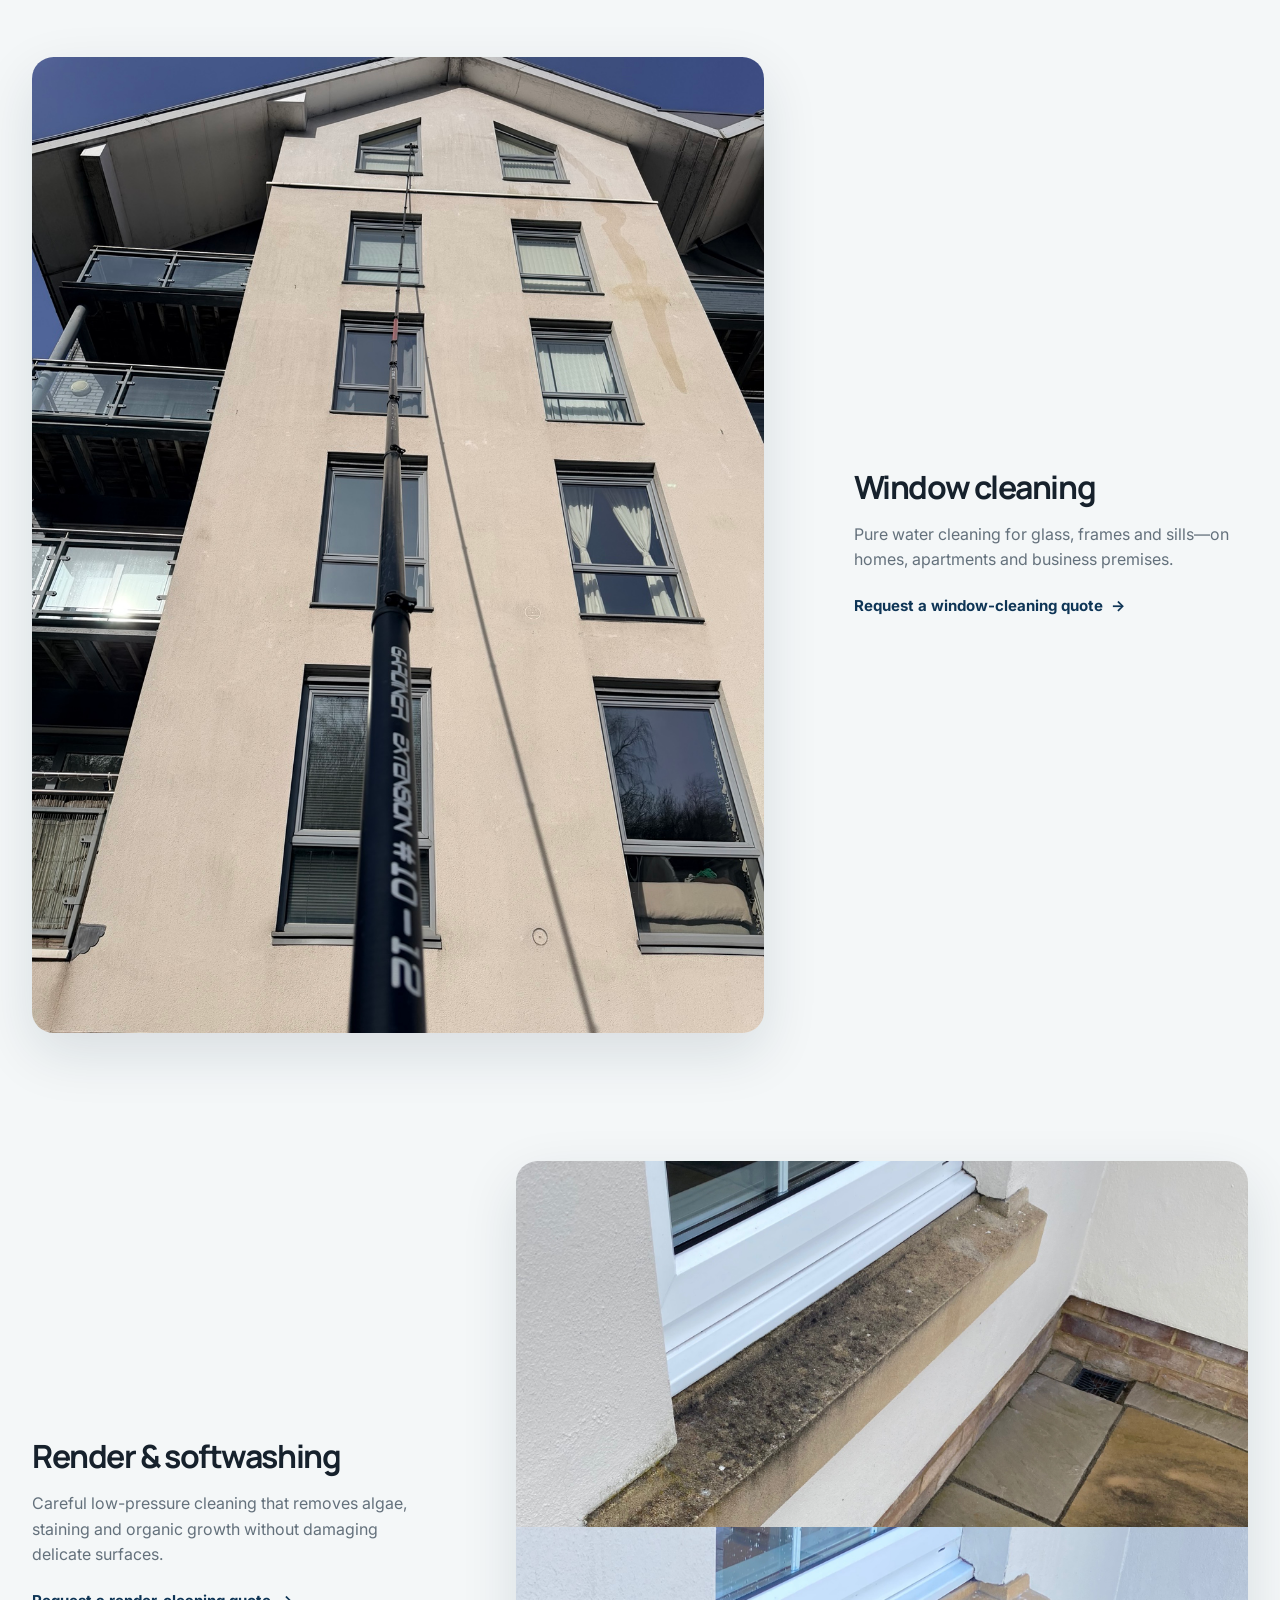
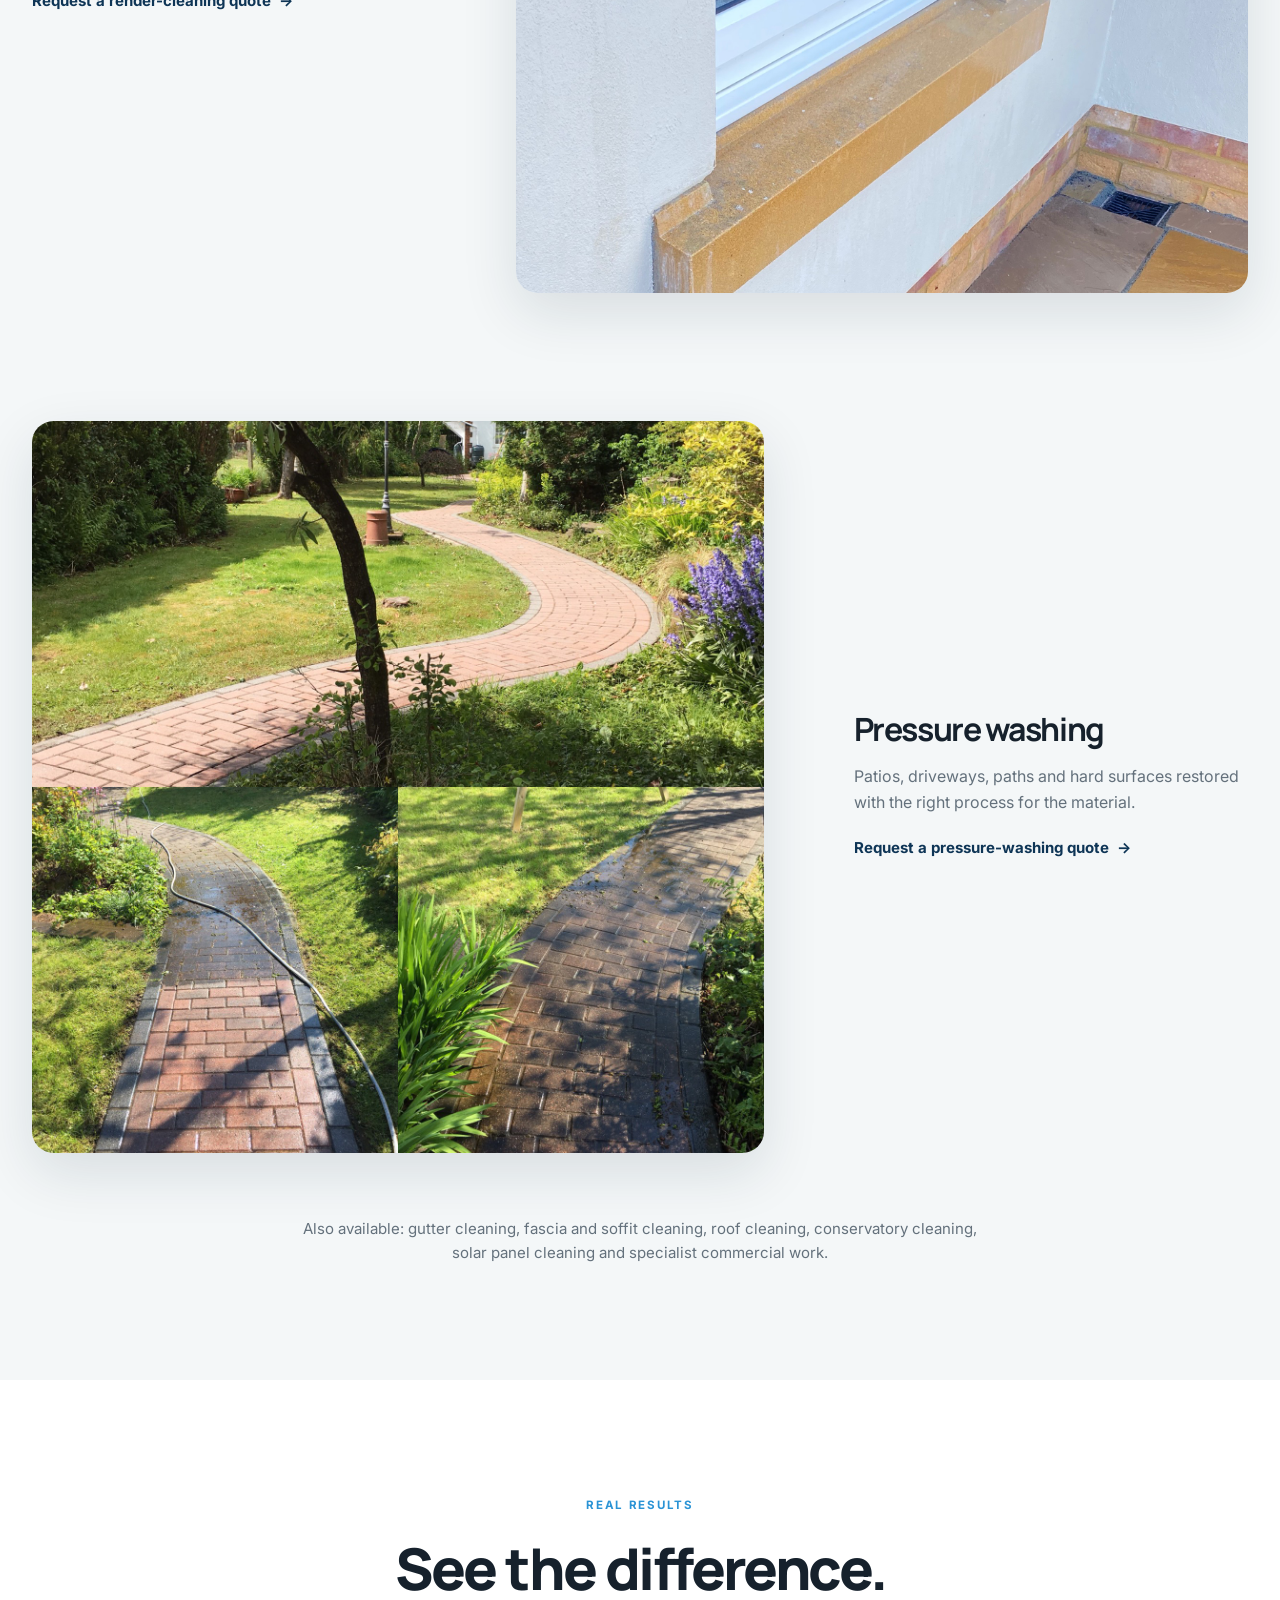
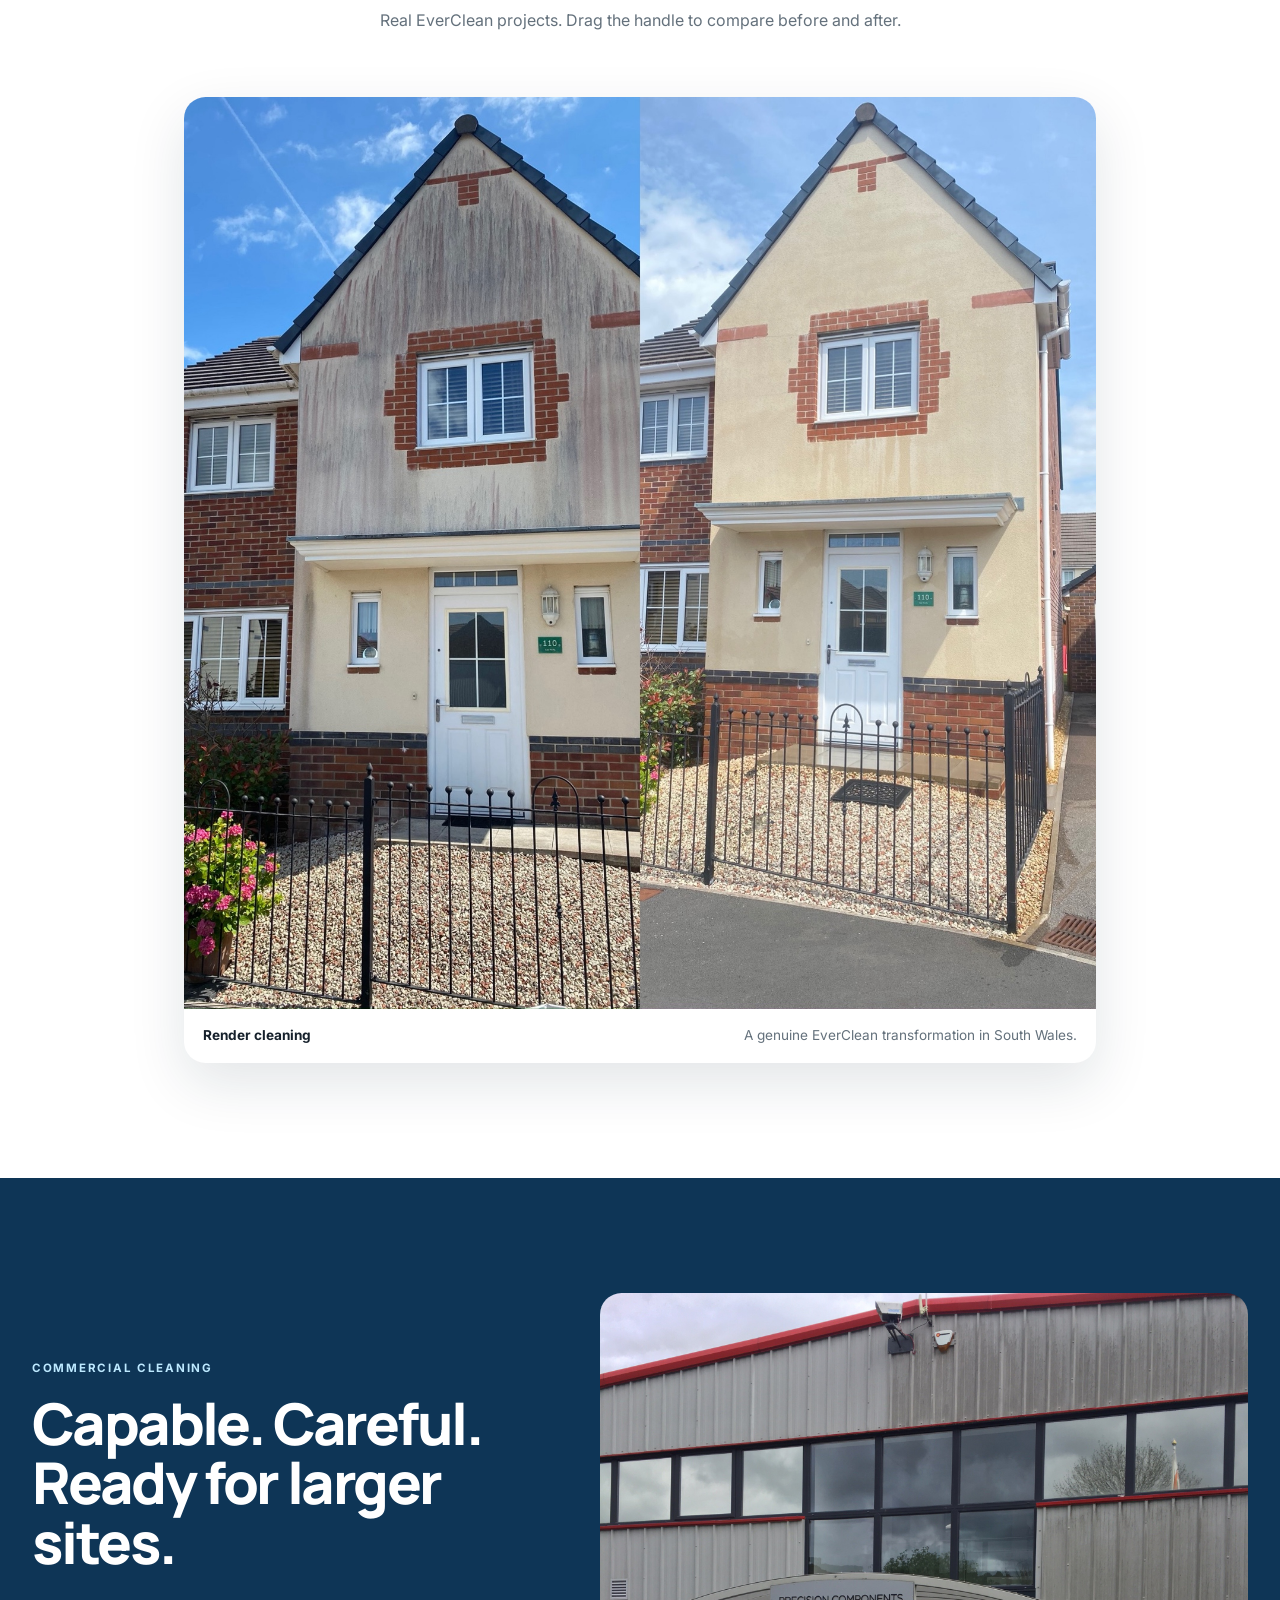
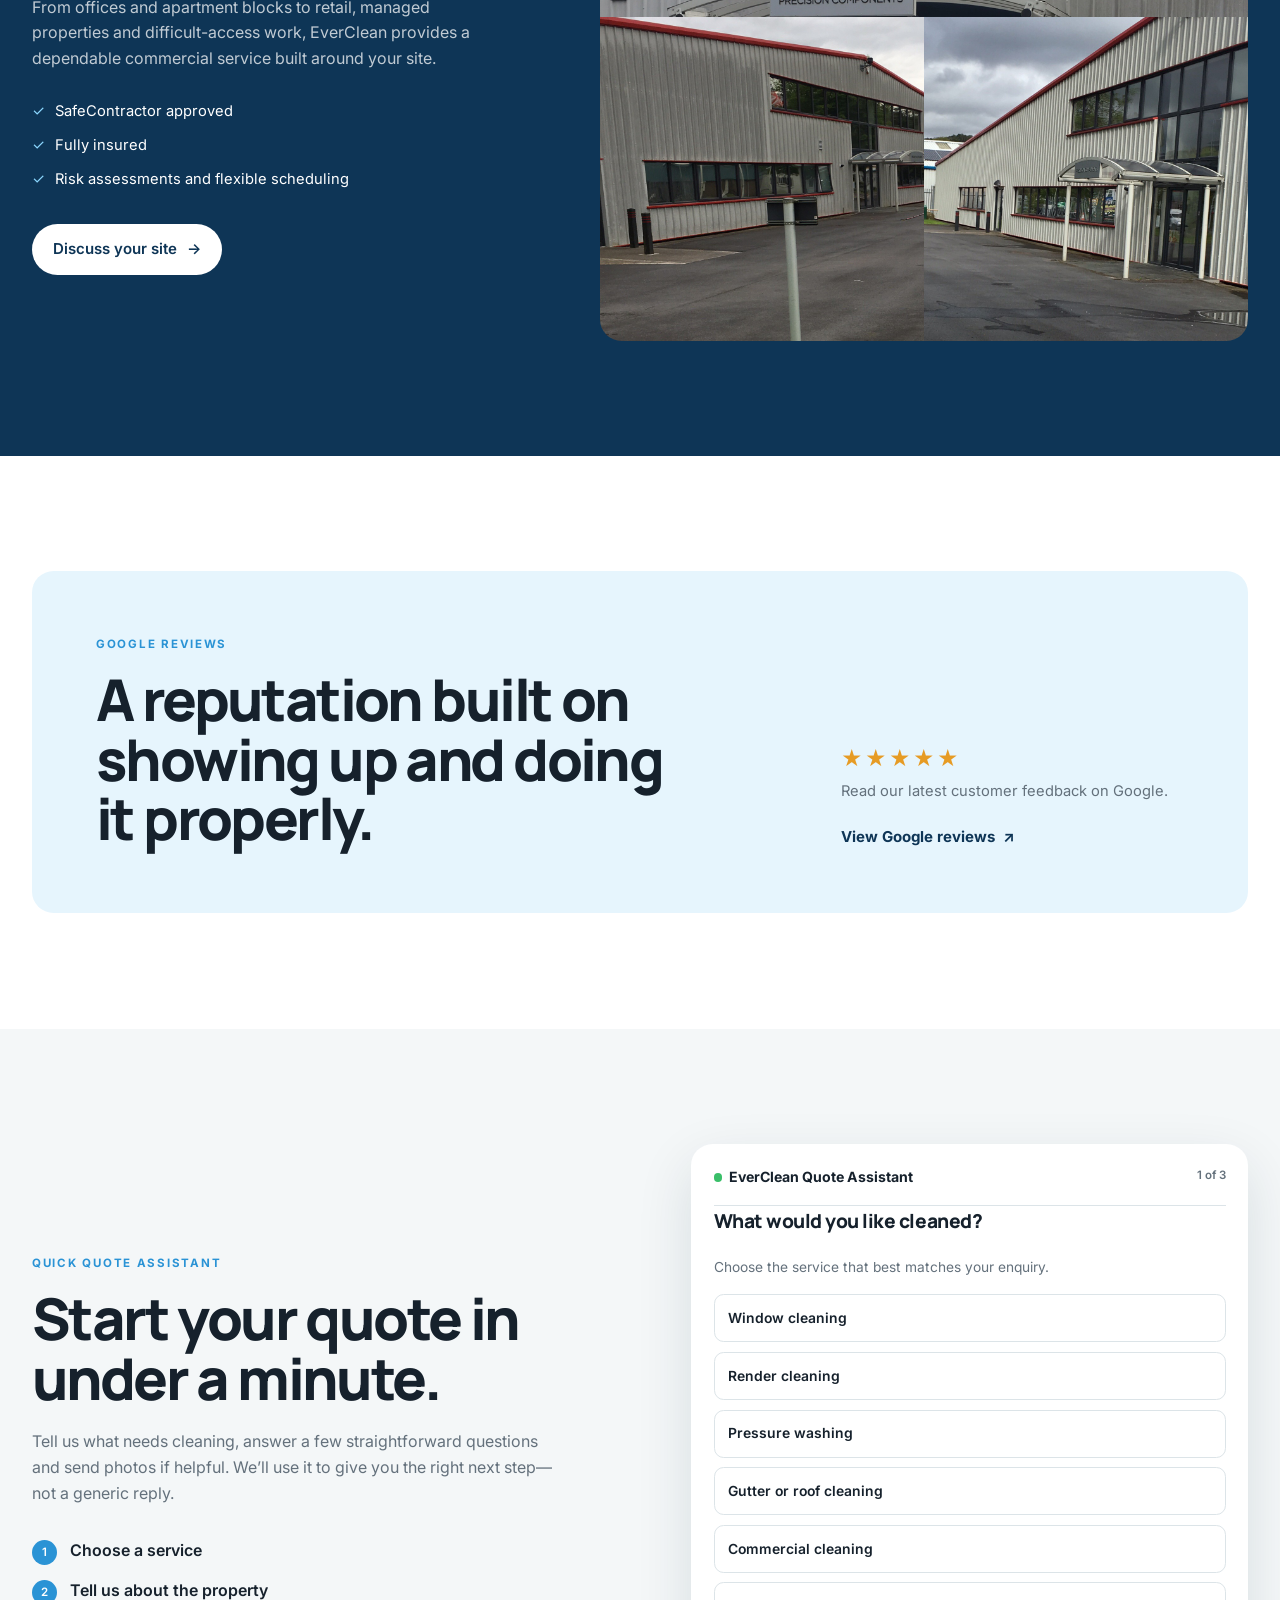
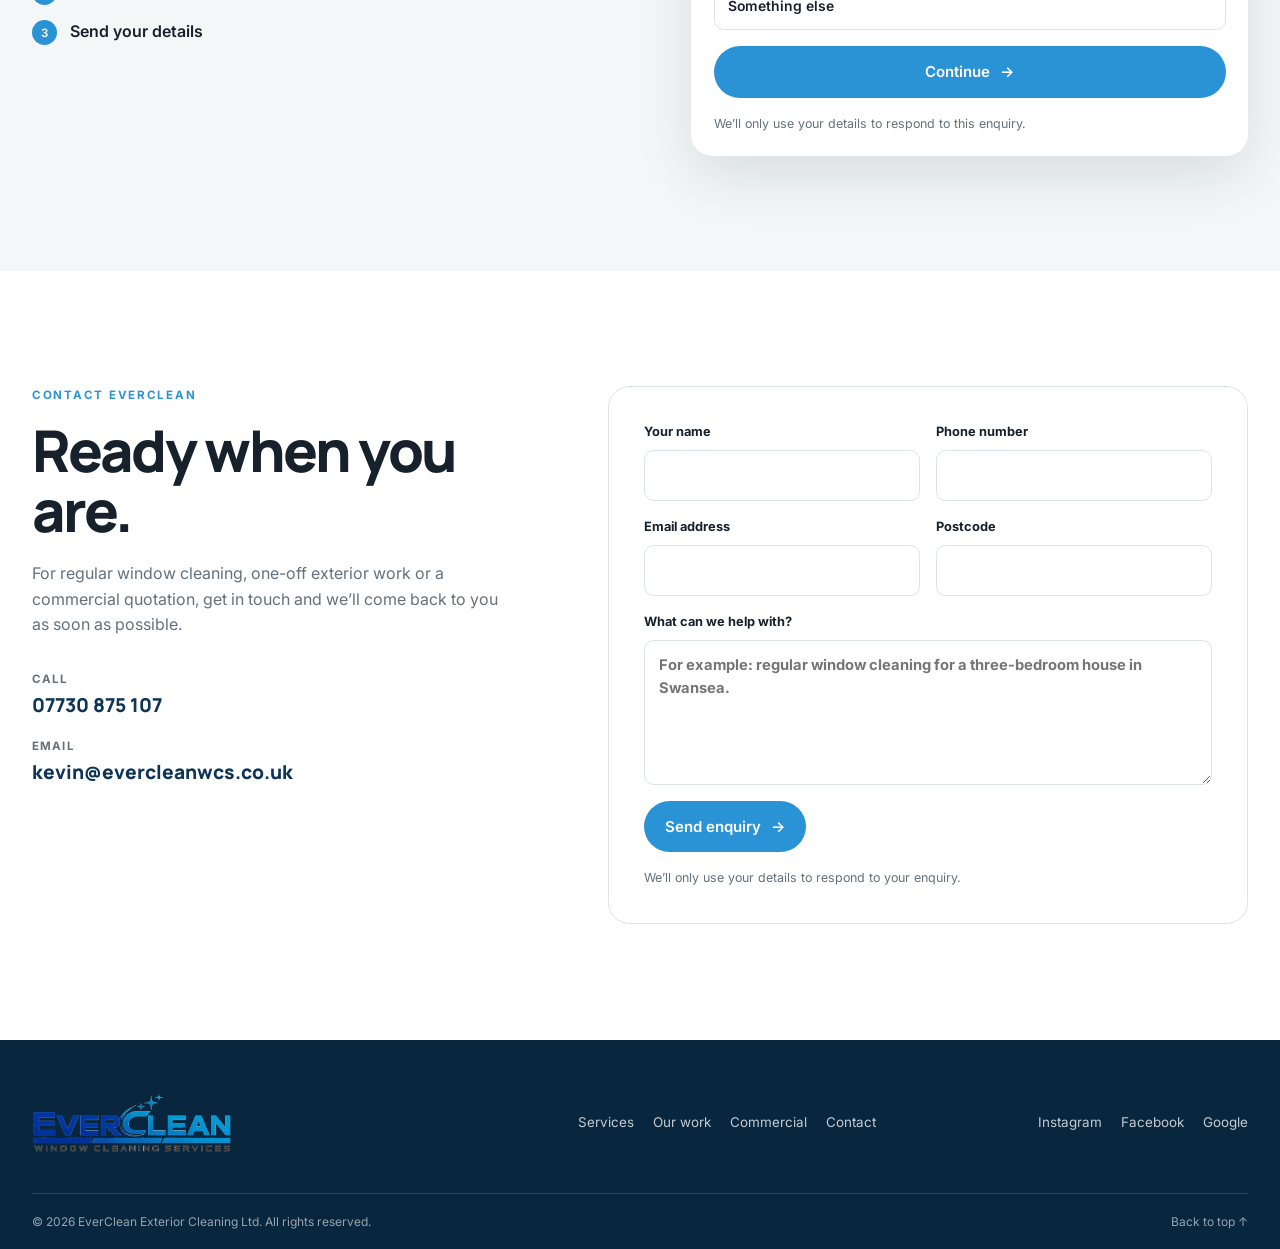
==== commit 69624545: "Update index.html" ====
--- a/index.html
+++ b/index.html
@@ -9,7 +9,7 @@
     <link rel="preconnect" href="https://fonts.googleapis.com">
     <link rel="preconnect" href="https://fonts.gstatic.com" crossorigin>
     <link href="https://fonts.googleapis.com/css2?family=Manrope:wght@400;500;600;700;800&family=Inter:wght@400;500;600&display=swap" rel="stylesheet">
-    <link rel="stylesheet" href="css/style.css">
+    <link rel="stylesheet" href="css/style.css?v=20260717-2">
   </head>
   <body>
     <a class="skip-link" href="#main-content">Skip to content</a>
@@ -257,6 +257,6 @@
     </footer>
 
     <a class="chat-launcher" href="#quote" aria-label="Start a quote with EverClean" data-chat-launcher><span aria-hidden="true">✦</span> Get a quote</a>
-    <script src="js/main.js"></script>
+    <script src="js/main.js?v=20260717-3"></script>
   </body>
 </html>
--- a/css/style.css
+++ b/css/style.css
@@ -111,7 +111,7 @@
 
 .quote-grid { display: grid; grid-template-columns: 1fr 1fr; gap: clamp(2rem, 8vw, 7rem); align-items: center; }.quote-copy > p:not(.eyebrow) { max-width: 33rem; margin-top: 1.3rem; }
 .quote-steps { display: grid; gap: .85rem; padding: 0; margin: 2rem 0 0; list-style: none; color: var(--ink); font-weight: 600; }.quote-steps span { display: inline-grid; width: 1.55rem; height: 1.55rem; margin-right: .6rem; place-items: center; border-radius: 50%; background: var(--blue); color: var(--white); font-size: .72rem; }
-.quote-card { padding: 1.4rem; border-radius: var(--radius); background: var(--white); box-shadow: var(--shadow); }.quote-card-header { display: flex; justify-content: space-between; gap: .75rem; padding-bottom: 1rem; border-bottom: 1px solid var(--line); color: var(--ink); font-size: .88rem; font-weight: 700; }.quote-card-header > span:first-child { display: inline-flex; align-items: center; gap: .4rem; }.quote-progress { color: var(--muted); font-size: .72rem; font-weight: 600; }.status-dot { display: inline-block; width: .55rem; height: .55rem; border-radius: 50%; background: #3abf69; }.quote-step { display: grid; gap: 1rem; margin: 0; padding: 1.25rem 0 0; border: 0; }.quote-step legend { padding: 0; color: var(--ink); font-family: Manrope, sans-serif; font-size: 1.2rem; font-weight: 800; letter-spacing: -.025em; }.quote-helper { font-size: .86rem; }.choice-grid { display: grid; grid-template-columns: 1fr 1fr; gap: .6rem; }.choice-grid-services { grid-template-columns: 1fr; }.quote-choice { min-height: 3rem; padding: .7rem .85rem; border: 1px solid var(--line); border-radius: .6rem; background: var(--white); color: var(--ink); text-align: left; font-size: .87rem; font-weight: 600; transition: border-color .2s, background .2s, color .2s, transform .2s; }.quote-choice:hover { border-color: var(--blue); transform: translateX(.2rem); }.quote-choice.is-selected { border-color: var(--blue); background: var(--blue-soft); color: var(--navy); }.quote-choice:focus-visible { outline: 3px solid rgb(42 147 213 / 25%); outline-offset: 2px; }.field-label { display: grid; gap: .45rem; color: var(--ink); font-size: .8rem; font-weight: 700; }.quote-card .field-label input, .quote-card .field-label textarea { width: 100%; padding: .8rem .9rem; border: 1px solid var(--line); border-radius: .6rem; outline: 0; background: var(--white); color: var(--ink); font: inherit; font-size: .92rem; resize: vertical; }.quote-card .field-label input:focus, .quote-card .field-label textarea:focus { border-color: var(--blue); box-shadow: 0 0 0 3px rgb(42 147 213 / 12%); }.quote-actions { display: flex; justify-content: space-between; gap: .75rem; }.button-secondary { border-color: var(--line); color: var(--ink); }.button-secondary:hover { border-color: var(--navy); }.upload-note { color: var(--muted); font-size: .74rem; font-weight: 400; }.quote-card .form-note { margin-top: 1rem; }
+.quote-card { padding: 1.4rem; border-radius: var(--radius); background: var(--white); box-shadow: var(--shadow); }.quote-card-header { display: flex; justify-content: space-between; gap: .75rem; padding-bottom: 1rem; border-bottom: 1px solid var(--line); color: var(--ink); font-size: .88rem; font-weight: 700; }.quote-card-header > span:first-child { display: inline-flex; align-items: center; gap: .4rem; }.quote-progress { color: var(--muted); font-size: .72rem; font-weight: 600; }.status-dot { display: inline-block; width: .55rem; height: .55rem; border-radius: 50%; background: #3abf69; }.quote-step { display: grid; gap: 1rem; margin: 0; padding: 1.25rem 0 0; border: 0; }.quote-step[hidden] { display: none; }.quote-step legend { padding: 0; color: var(--ink); font-family: Manrope, sans-serif; font-size: 1.2rem; font-weight: 800; letter-spacing: -.025em; }.quote-helper { font-size: .86rem; }.choice-grid { display: grid; grid-template-columns: 1fr 1fr; gap: .6rem; }.choice-grid-services { grid-template-columns: 1fr; }.quote-choice { min-height: 3rem; padding: .7rem .85rem; border: 1px solid var(--line); border-radius: .6rem; background: var(--white); color: var(--ink); text-align: left; font-size: .87rem; font-weight: 600; transition: border-color .2s, background .2s, color .2s, transform .2s; }.quote-choice:hover { border-color: var(--blue); transform: translateX(.2rem); }.quote-choice.is-selected { border-color: var(--blue); background: var(--blue-soft); color: var(--navy); }.quote-choice:focus-visible { outline: 3px solid rgb(42 147 213 / 25%); outline-offset: 2px; }.field-label { display: grid; gap: .45rem; color: var(--ink); font-size: .8rem; font-weight: 700; }.quote-card .field-label input, .quote-card .field-label textarea { width: 100%; padding: .8rem .9rem; border: 1px solid var(--line); border-radius: .6rem; outline: 0; background: var(--white); color: var(--ink); font: inherit; font-size: .92rem; resize: vertical; }.quote-card .field-label input:focus, .quote-card .field-label textarea:focus { border-color: var(--blue); box-shadow: 0 0 0 3px rgb(42 147 213 / 12%); }.quote-actions { display: flex; justify-content: space-between; gap: .75rem; }.button-secondary { border-color: var(--line); color: var(--ink); }.button-secondary:hover { border-color: var(--navy); }.upload-note { color: var(--muted); font-size: .74rem; font-weight: 400; }.quote-card .form-note { margin-top: 1rem; }
 
 .contact-grid { display: grid; grid-template-columns: .85fr 1.15fr; gap: clamp(2rem, 8vw, 7rem); }.contact-copy > p:not(.eyebrow) { max-width: 30rem; margin-top: 1.3rem; }.contact-links { display: grid; gap: 1rem; margin-top: 2rem; }.contact-links a { display: grid; gap: .1rem; color: var(--navy); font-family: Manrope, sans-serif; font-size: 1.2rem; font-weight: 800; }.contact-links span { color: var(--muted); font-family: Inter, sans-serif; font-size: .72rem; font-weight: 700; letter-spacing: .1em; text-transform: uppercase; }
 .contact-form { display: grid; gap: 1rem; padding: clamp(1.25rem, 4vw, 2.2rem); border: 1px solid var(--line); border-radius: var(--radius); }.form-row { display: grid; grid-template-columns: 1fr 1fr; gap: 1rem; }.contact-form label { display: grid; gap: .45rem; color: var(--ink); font-size: .8rem; font-weight: 700; }.contact-form input, .contact-form textarea { width: 100%; padding: .8rem .9rem; border: 1px solid var(--line); border-radius: .6rem; outline: 0; background: var(--white); color: var(--ink); font: inherit; font-size: .92rem; resize: vertical; }.contact-form input:focus, .contact-form textarea:focus { border-color: var(--blue); box-shadow: 0 0 0 3px rgb(42 147 213 / 12%); }.contact-form .button { justify-self: start; }.form-note { font-size: .78rem; }.form-note.is-success { color: #198754; }
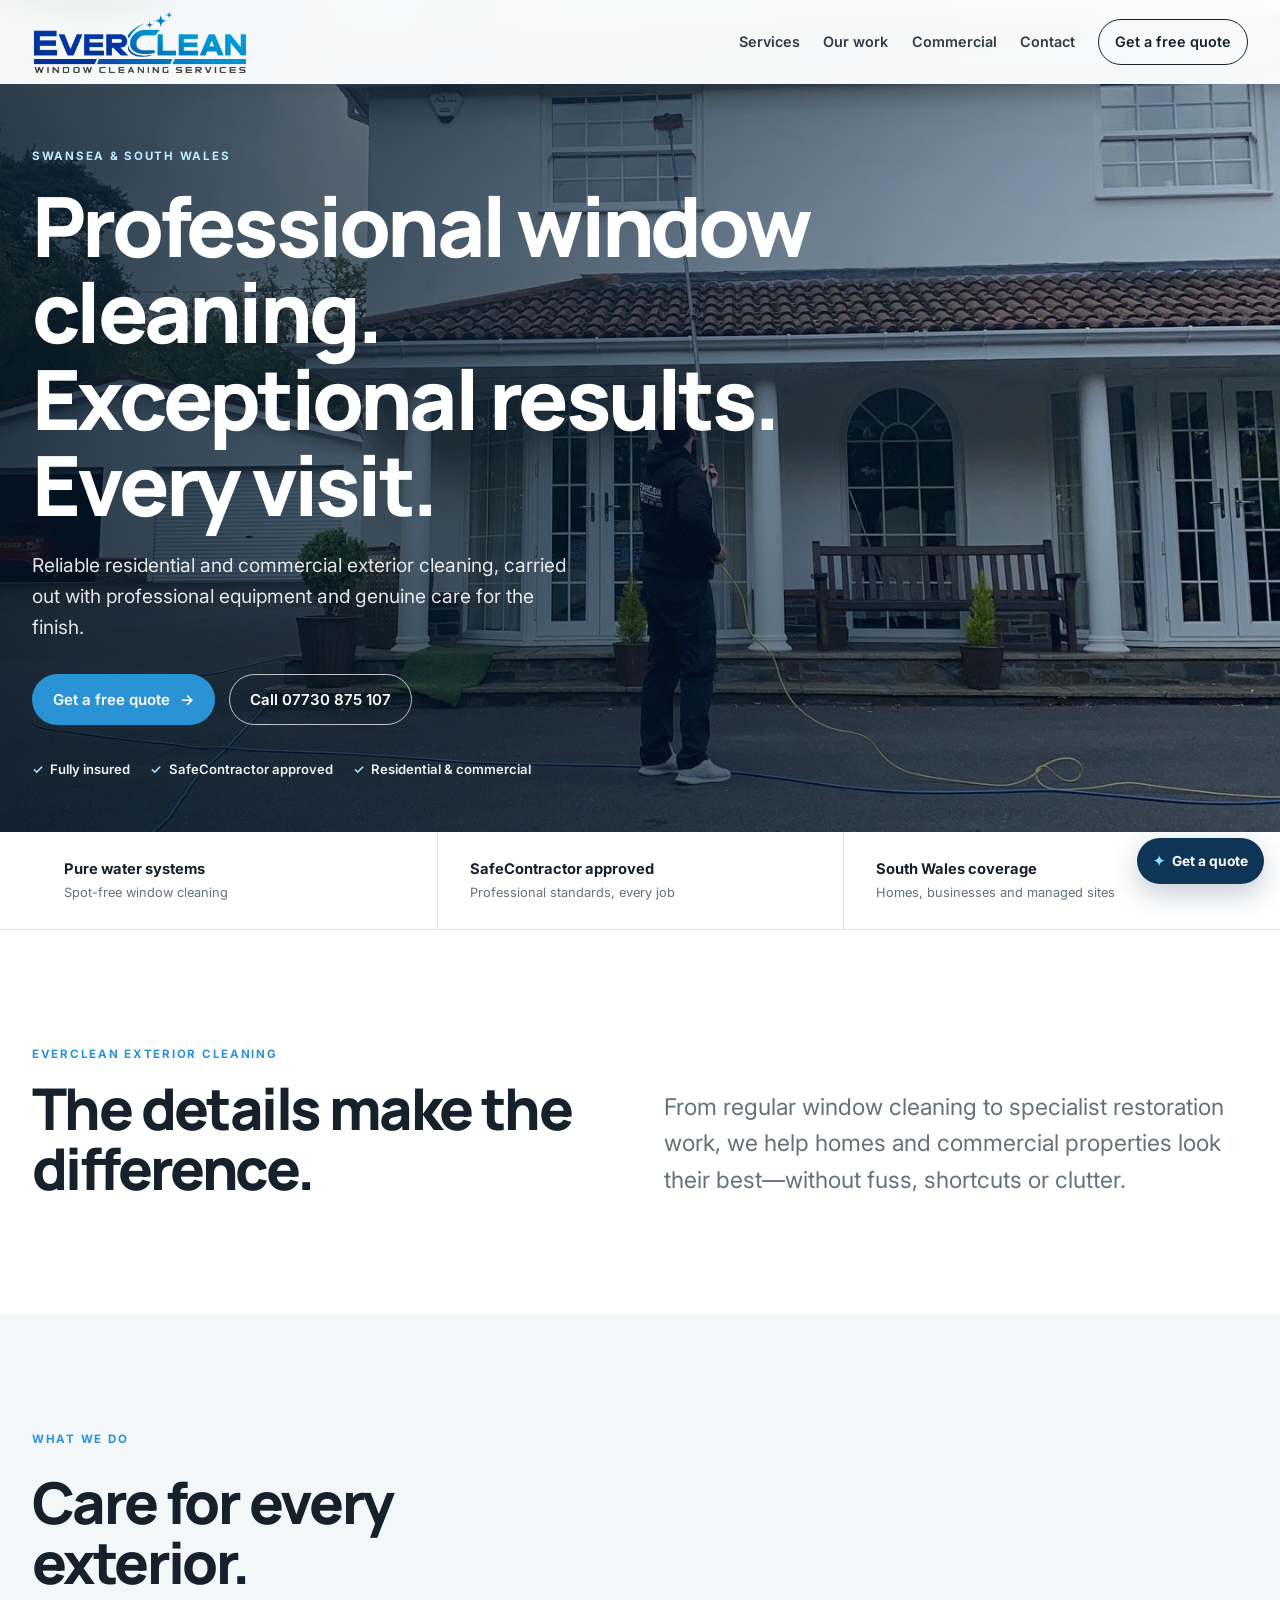
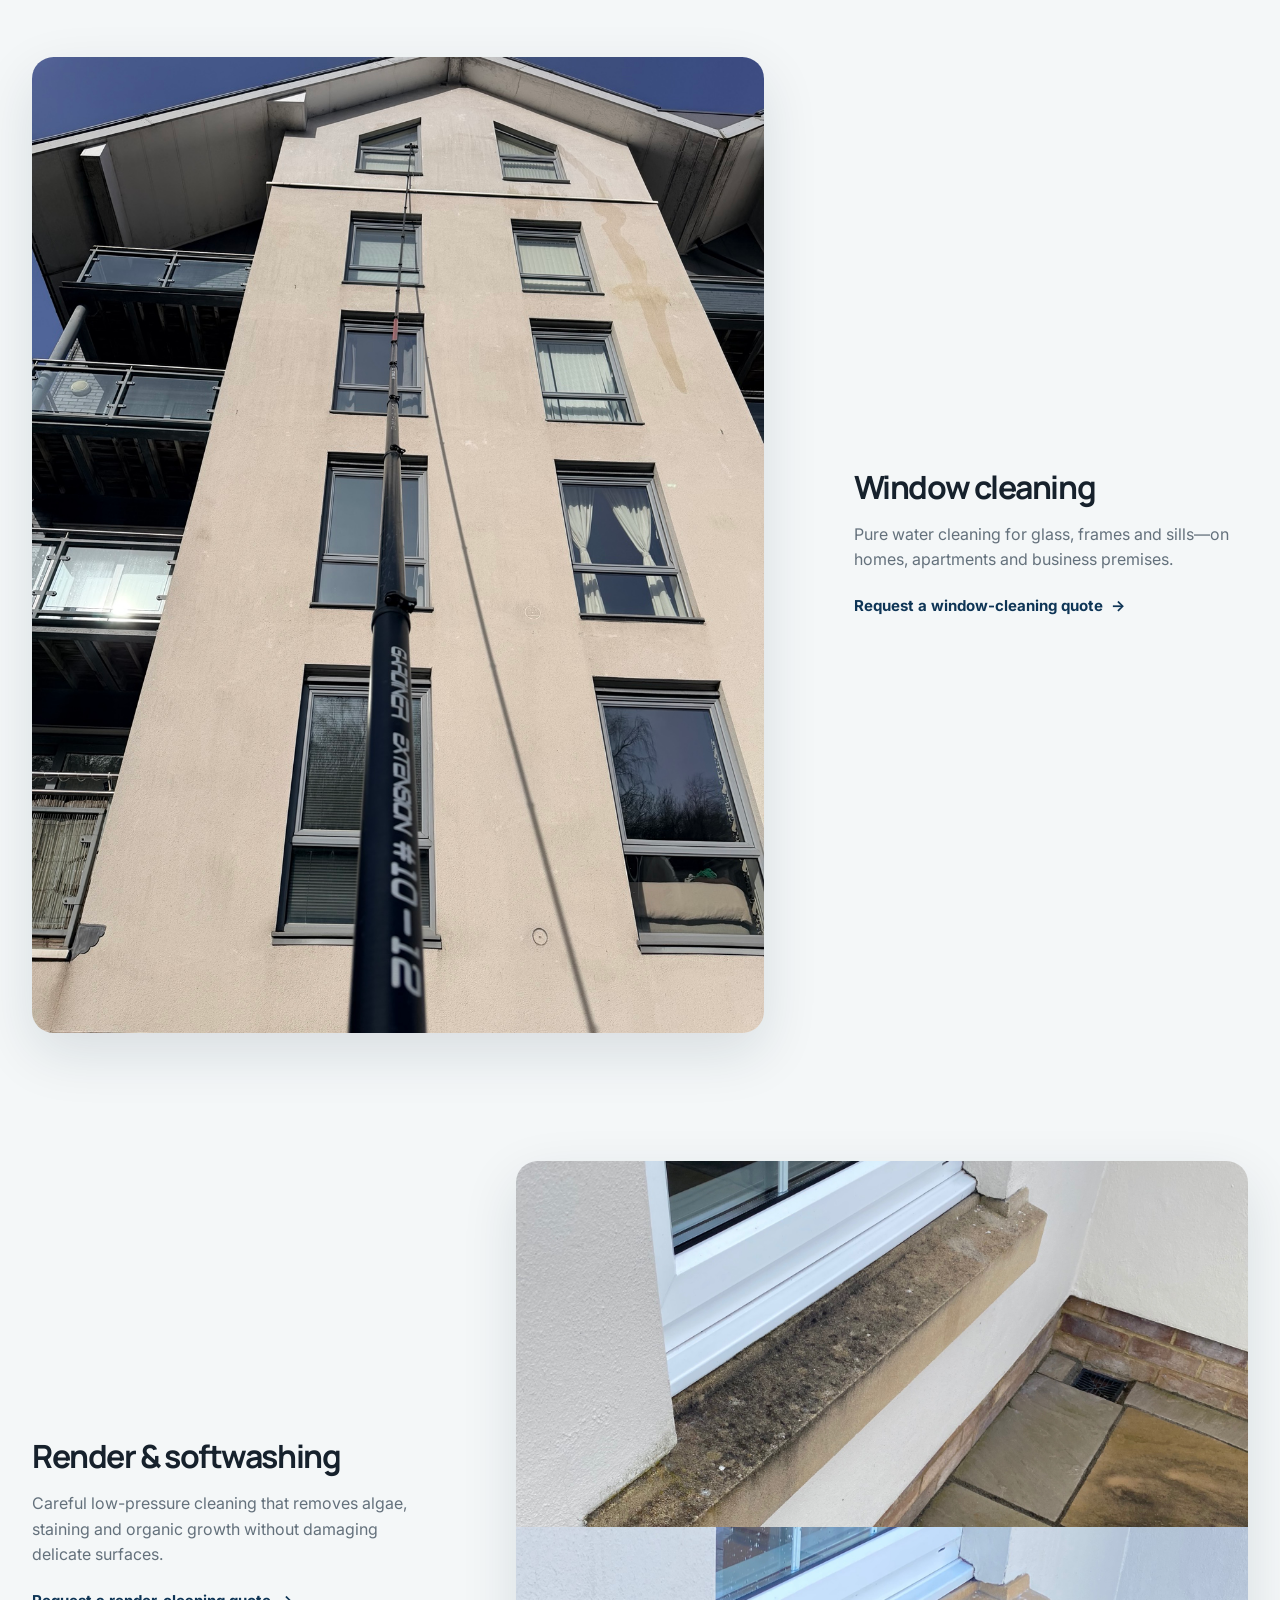
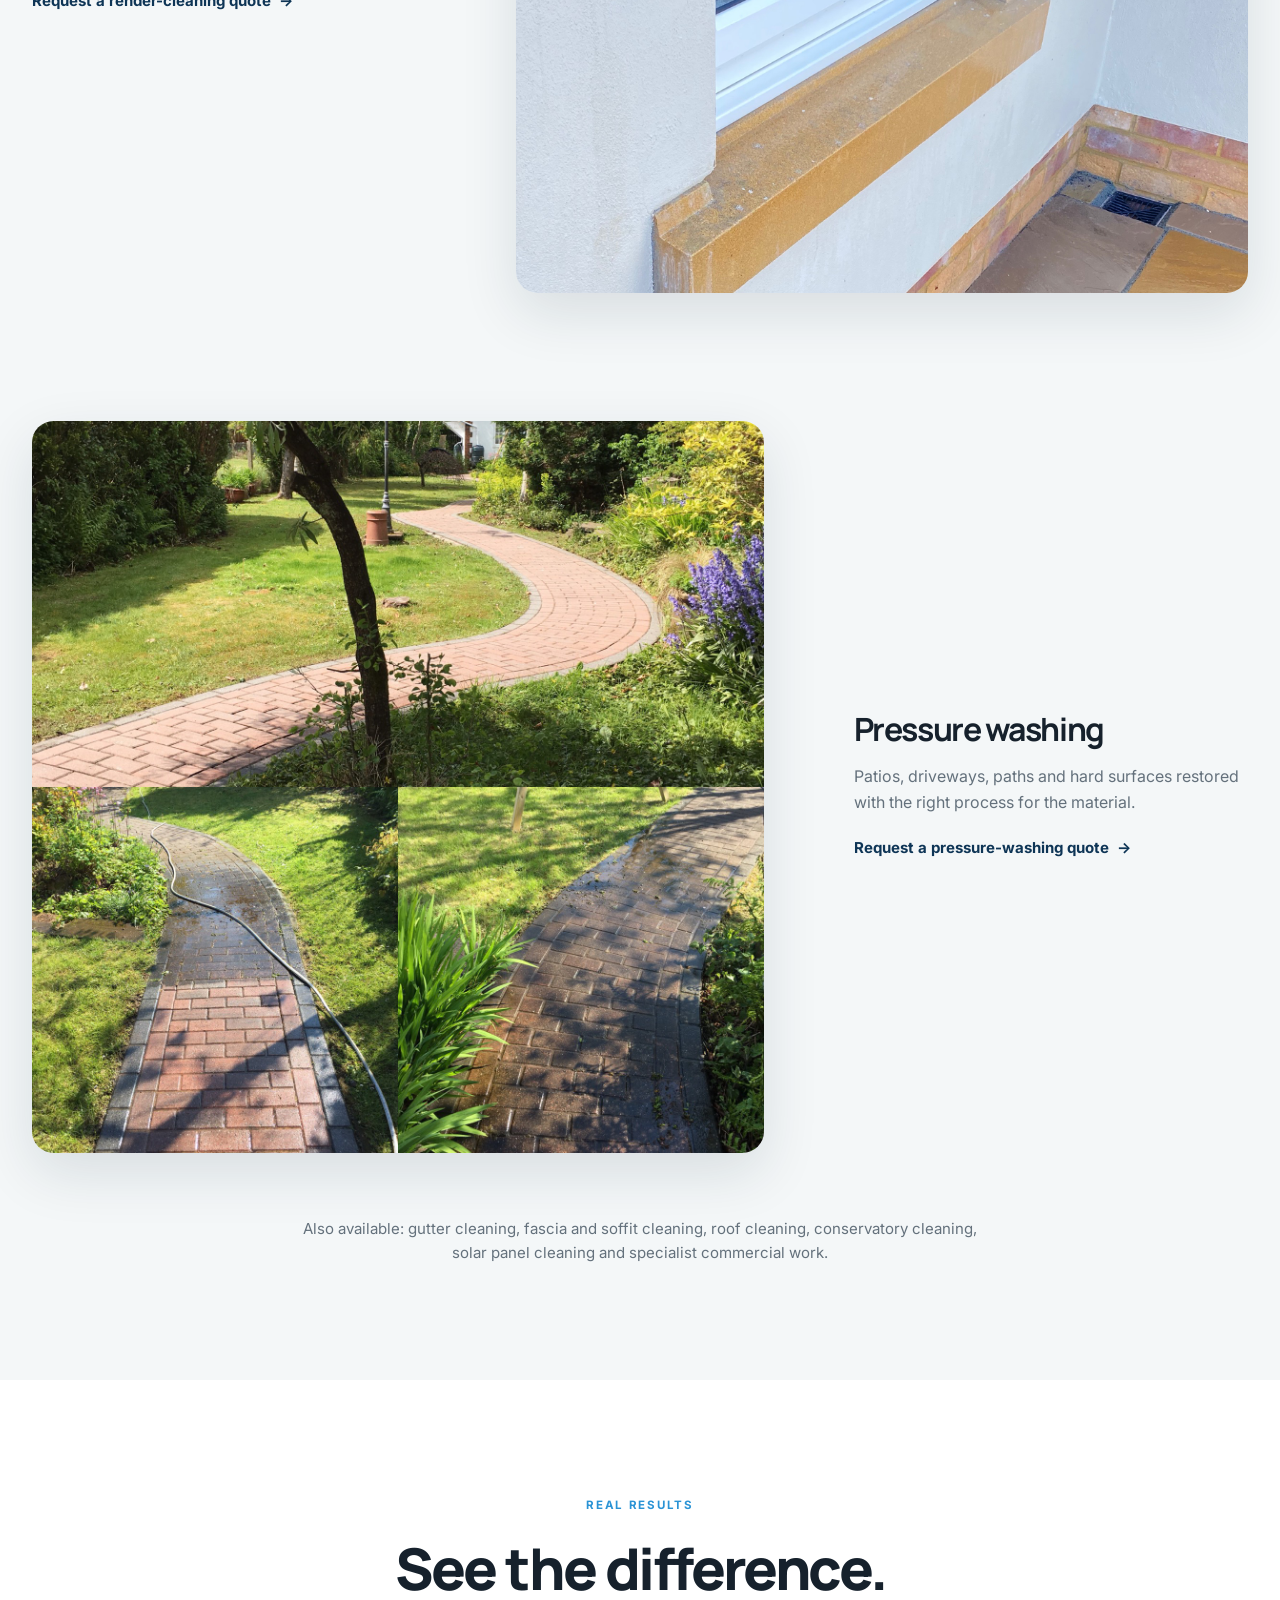
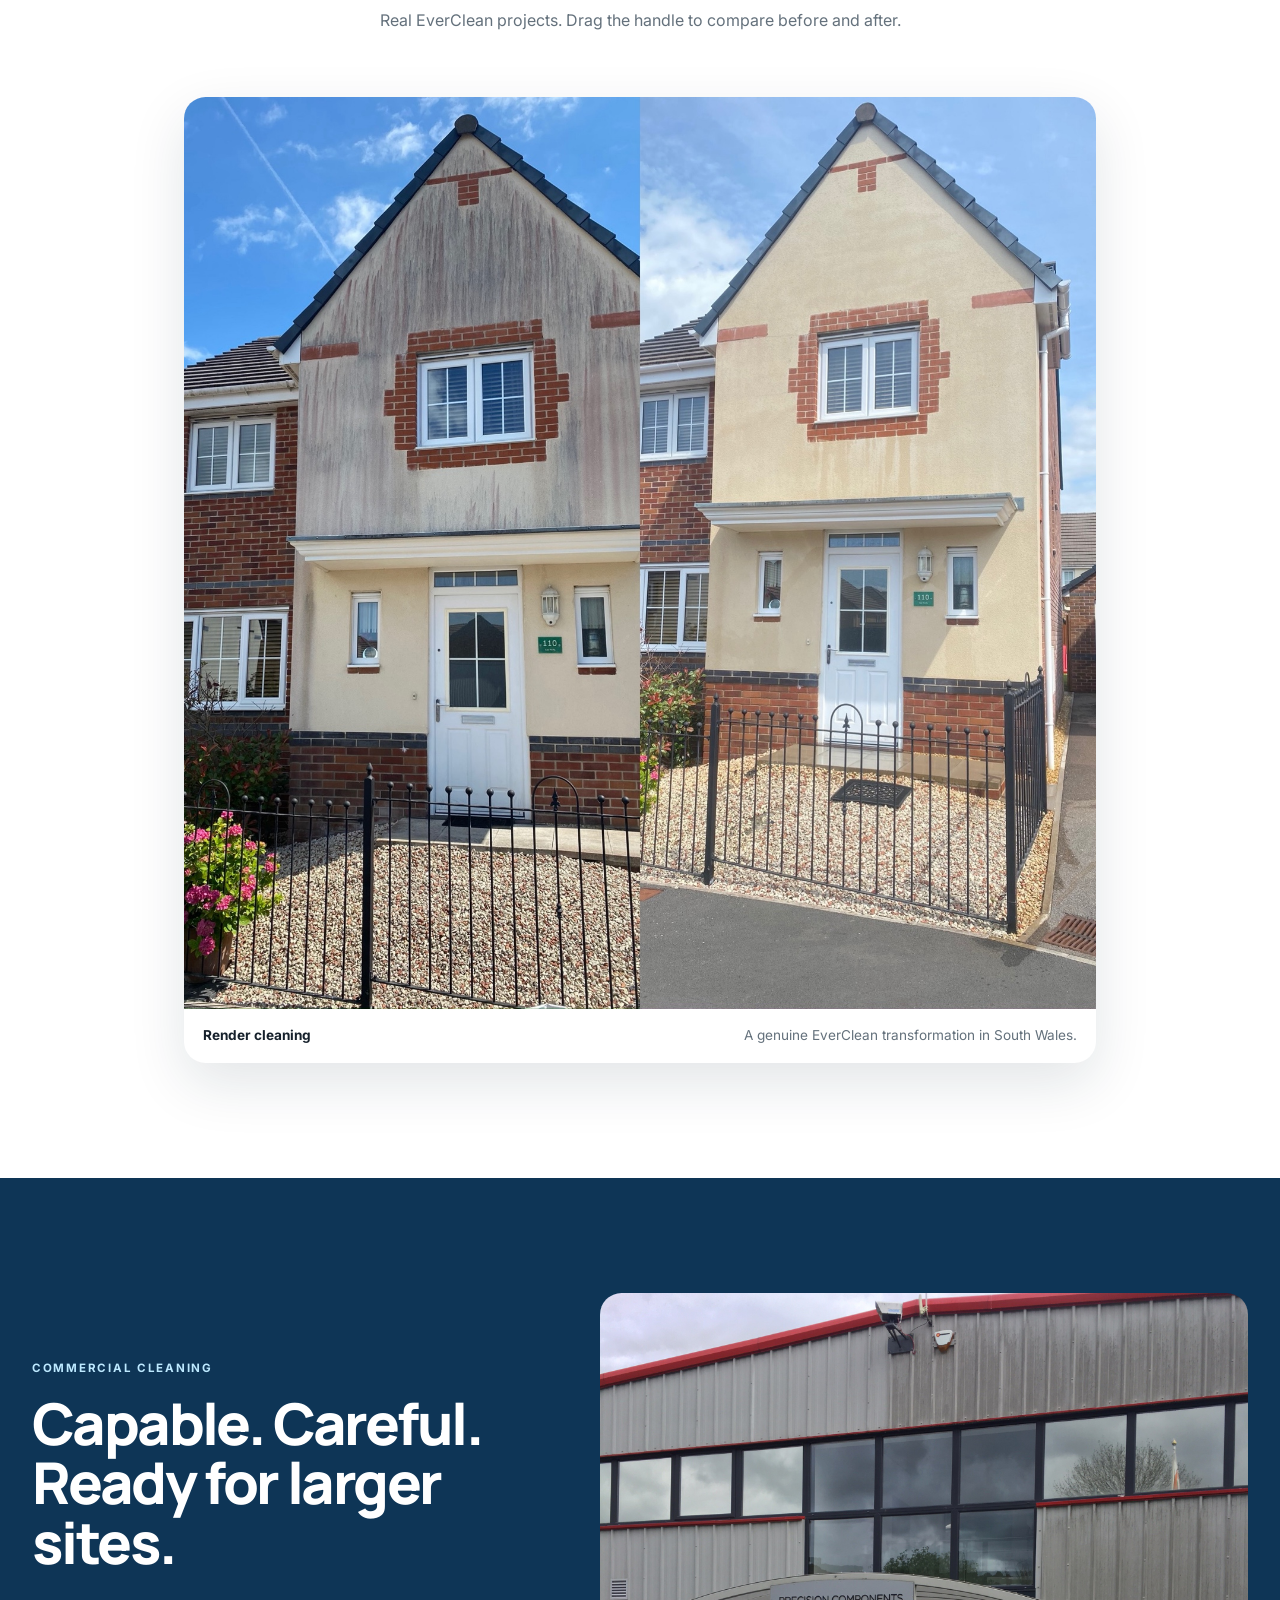
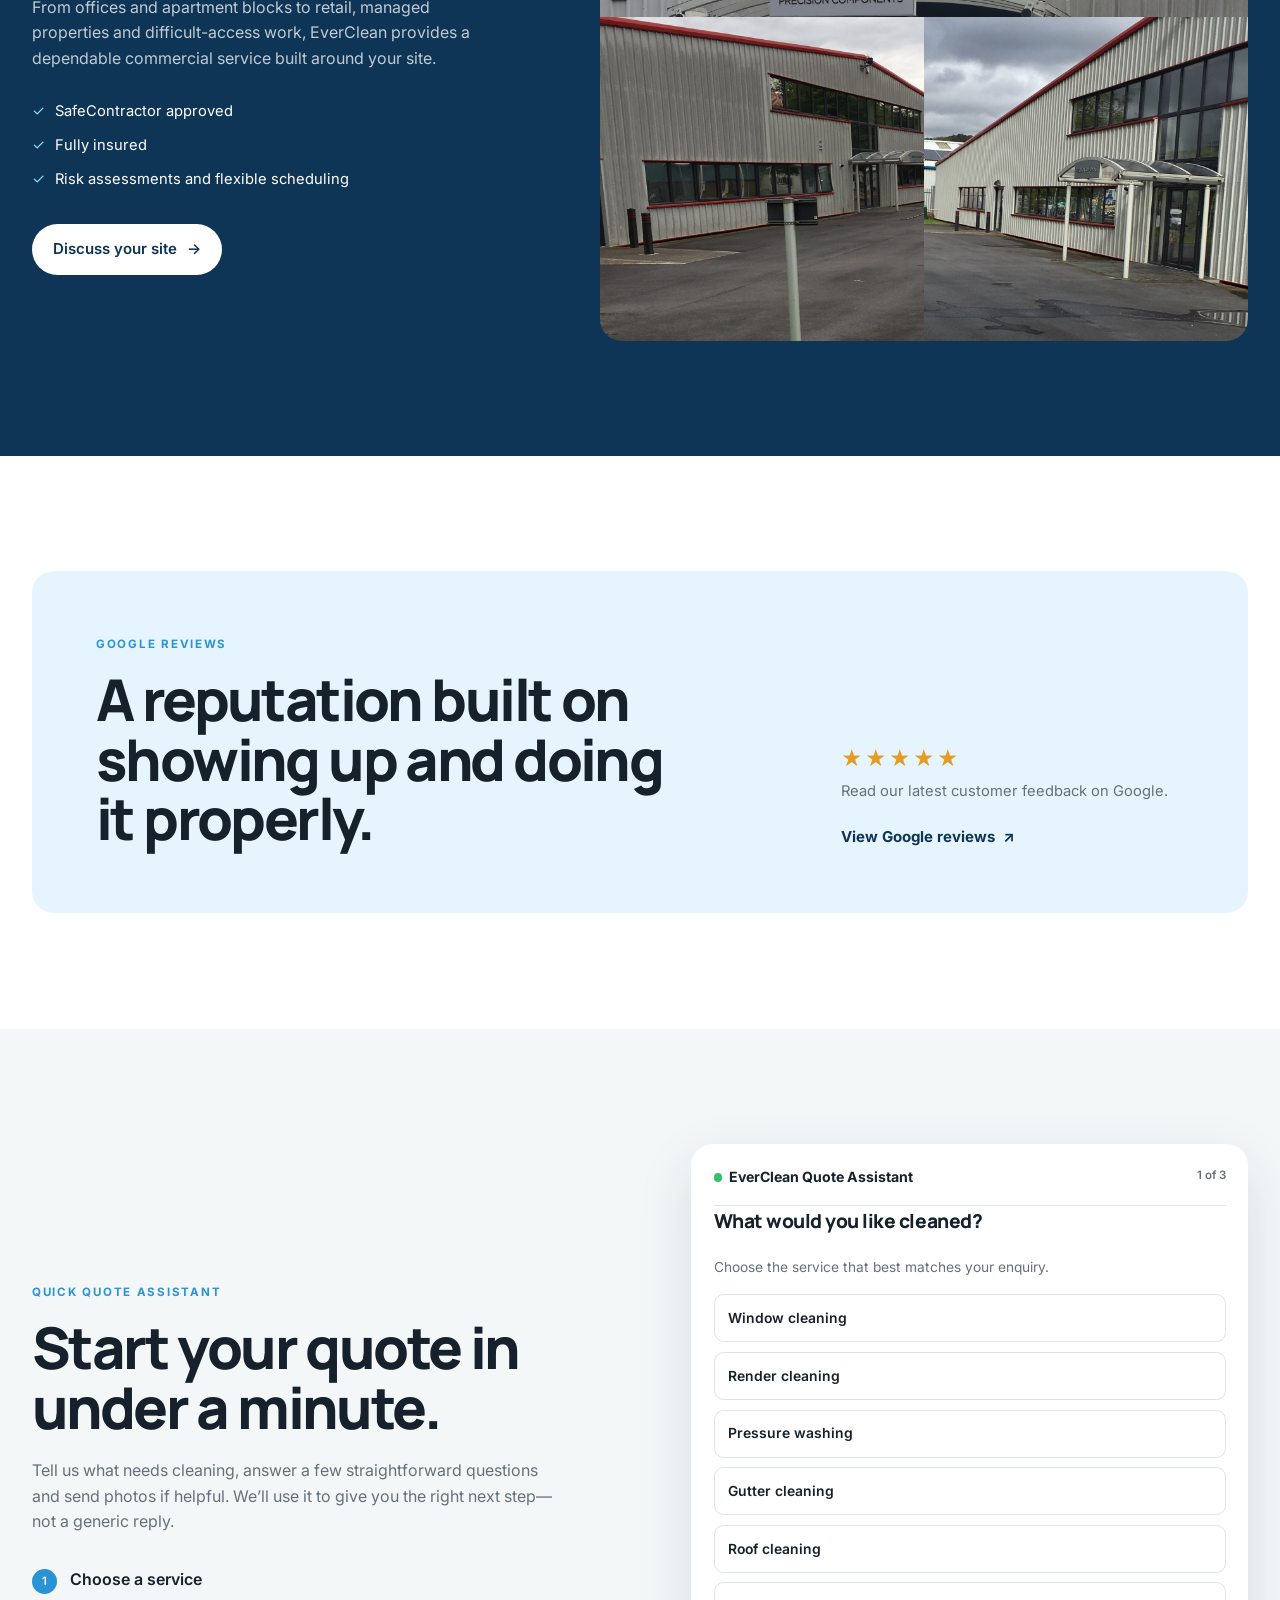
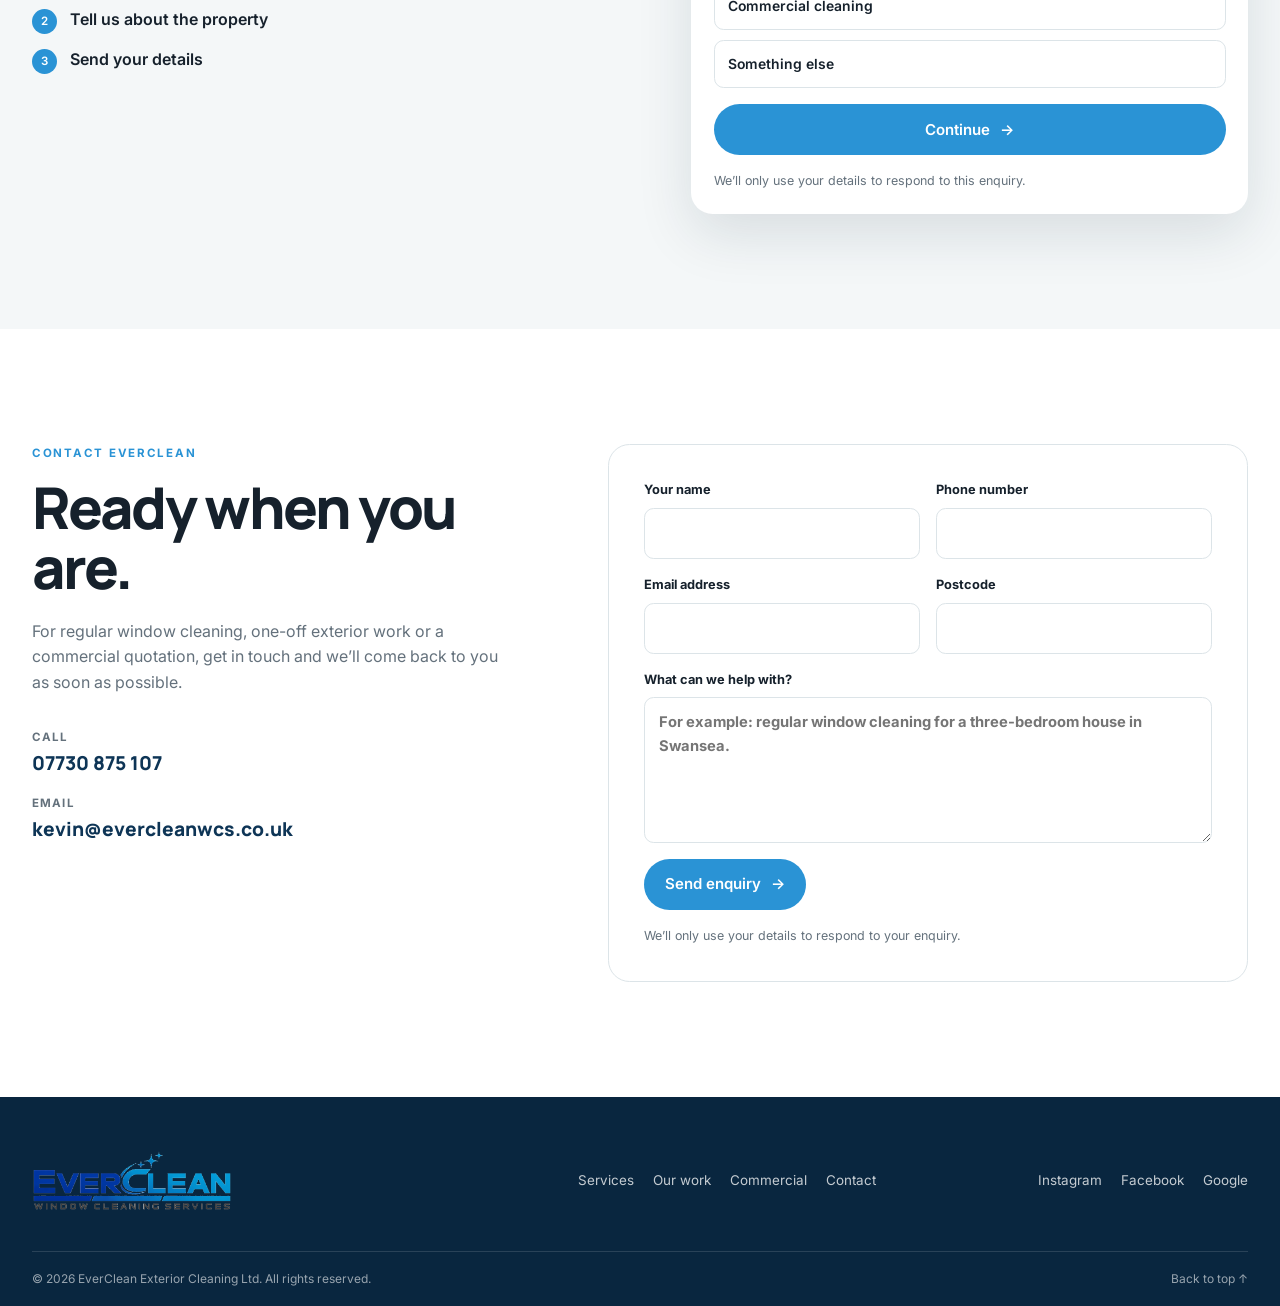
==== commit 6479c244: "Gutter quote" ====
--- a/index.html
+++ b/index.html
@@ -9,7 +9,7 @@
     <link rel="preconnect" href="https://fonts.googleapis.com">
     <link rel="preconnect" href="https://fonts.gstatic.com" crossorigin>
     <link href="https://fonts.googleapis.com/css2?family=Manrope:wght@400;500;600;700;800&family=Inter:wght@400;500;600&display=swap" rel="stylesheet">
-    <link rel="stylesheet" href="css/style.css?v=20260717-2">
+    <link rel="stylesheet" href="css/style.css?v=20260719-1">
   </head>
   <body>
     <a class="skip-link" href="#main-content">Skip to content</a>
@@ -167,7 +167,7 @@
               <li><span>3</span> Send your details</li>
             </ul>
           </div>
-          <form class="quote-card ajax-form" action="contact.php" method="post" enctype="multipart/form-data" data-quote-form>
+          <form class="quote-card" action="contact.php" method="post" enctype="multipart/form-data" data-quote-form>
             <input type="hidden" name="enquiry_type" value="Quote assistant">
             <div class="quote-card-header"><span><i class="status-dot"></i>EverClean Quote Assistant</span><span class="quote-progress" data-quote-progress>1 of 3</span></div>
 
@@ -179,7 +179,8 @@
                 <button type="button" class="quote-choice" data-quote-choice="service" data-value="Window cleaning">Window cleaning</button>
                 <button type="button" class="quote-choice" data-quote-choice="service" data-value="Render cleaning">Render cleaning</button>
                 <button type="button" class="quote-choice" data-quote-choice="service" data-value="Pressure washing">Pressure washing</button>
-                <button type="button" class="quote-choice" data-quote-choice="service" data-value="Gutter or roof cleaning">Gutter or roof cleaning</button>
+                <button type="button" class="quote-choice" data-quote-choice="service" data-value="Gutter cleaning">Gutter cleaning</button>
+                <button type="button" class="quote-choice" data-quote-choice="service" data-value="Roof cleaning">Roof cleaning</button>
                 <button type="button" class="quote-choice" data-quote-choice="service" data-value="Commercial cleaning">Commercial cleaning</button>
                 <button type="button" class="quote-choice" data-quote-choice="service" data-value="Other exterior cleaning">Something else</button>
               </div>
@@ -187,22 +188,26 @@
             </fieldset>
 
             <fieldset class="quote-step" data-quote-step="2" hidden>
-              <legend>Tell us about the property.</legend>
+              <legend data-property-question>Tell us about the property.</legend>
+              <p class="quote-helper" data-property-helper>Choose the closest match. We’ll use this to prepare the right quote.</p>
               <input type="hidden" name="property_type" data-quote-value="property_type">
               <div class="choice-grid">
-                <button type="button" class="quote-choice" data-quote-choice="property_type" data-value="Detached house">Detached house</button>
-                <button type="button" class="quote-choice" data-quote-choice="property_type" data-value="Semi-detached house">Semi-detached house</button>
-                <button type="button" class="quote-choice" data-quote-choice="property_type" data-value="Terrace or townhouse">Terrace / townhouse</button>
-                <button type="button" class="quote-choice" data-quote-choice="property_type" data-value="Bungalow">Bungalow</button>
-                <button type="button" class="quote-choice" data-quote-choice="property_type" data-value="Flat or apartment">Flat / apartment</button>
-                <button type="button" class="quote-choice" data-quote-choice="property_type" data-value="Commercial property">Commercial property</button>
-              </div>
+                <button type="button" class="quote-choice" data-quote-choice="property_type" data-property-slot="0" data-value="Detached house">Detached house</button>
+                <button type="button" class="quote-choice" data-quote-choice="property_type" data-property-slot="1" data-value="Semi-detached house">Semi-detached house</button>
+                <button type="button" class="quote-choice" data-quote-choice="property_type" data-property-slot="2" data-value="Terrace or townhouse">Terrace / townhouse</button>
+                <button type="button" class="quote-choice" data-quote-choice="property_type" data-property-slot="3" data-value="Bungalow">Bungalow</button>
+                <button type="button" class="quote-choice" data-quote-choice="property_type" data-property-slot="4" data-value="Flat or apartment">Flat / apartment</button>
+                <button type="button" class="quote-choice" data-quote-choice="property_type" data-property-slot="5" data-value="Commercial property">Commercial property</button>
+              </div>
+              <label class="check-option" data-add-on-option hidden><input type="checkbox" name="add_on" value="Yes" data-add-on-input><span><b data-add-on-label>Include a conservatory</b><small data-add-on-note>Usually an additional £5–£8</small></span></label>
               <label class="field-label">Postcode<input type="text" name="postcode" autocomplete="postal-code" required></label>
               <div class="quote-actions"><button class="button button-secondary" type="button" data-quote-back>Back</button><button class="button button-primary" type="button" data-quote-next>Continue <span aria-hidden="true">→</span></button></div>
             </fieldset>
 
             <fieldset class="quote-step" data-quote-step="3" hidden>
               <legend>Where should we send your quote?</legend>
+              <div class="estimate-panel" data-estimate-panel hidden><span data-estimate-label>Estimated regular window-cleaning price</span><strong data-estimate-price></strong><p>Final price is confirmed once we’ve reviewed the property and access.</p></div>
+              <input type="hidden" name="estimate" data-estimate-value>
               <div class="form-row"><label class="field-label">Your name<input type="text" name="name" autocomplete="name" required></label><label class="field-label">Phone number<input type="tel" name="phone" autocomplete="tel" required></label></div>
               <label class="field-label">Email address<input type="email" name="email" autocomplete="email" required></label>
               <label class="field-label">Anything else we should know?<textarea name="message" rows="3" placeholder="For example: access details, conservatory, preferred cleaning frequency."></textarea></label>
@@ -225,7 +230,7 @@
               <a href="mailto:kevin@evercleanwcs.co.uk"><span>Email</span>kevin@evercleanwcs.co.uk</a>
             </div>
           </div>
-          <form class="contact-form ajax-form" action="contact.php" method="post" data-contact-form>
+          <form class="contact-form" action="contact.php" method="post" data-contact-form>
             <input type="hidden" name="enquiry_type" value="Website contact form">
             <div class="form-row">
               <label>Your name<input type="text" name="name" autocomplete="name" required></label>
@@ -257,6 +262,6 @@
     </footer>
 
     <a class="chat-launcher" href="#quote" aria-label="Start a quote with EverClean" data-chat-launcher><span aria-hidden="true">✦</span> Get a quote</a>
-    <script src="js/main.js?v=20260717-3"></script>
+    <script src="js/main.js?v=20260719-1"></script>
   </body>
 </html>
--- a/css/style.css
+++ b/css/style.css
@@ -111,13 +111,16 @@
 
 .quote-grid { display: grid; grid-template-columns: 1fr 1fr; gap: clamp(2rem, 8vw, 7rem); align-items: center; }.quote-copy > p:not(.eyebrow) { max-width: 33rem; margin-top: 1.3rem; }
 .quote-steps { display: grid; gap: .85rem; padding: 0; margin: 2rem 0 0; list-style: none; color: var(--ink); font-weight: 600; }.quote-steps span { display: inline-grid; width: 1.55rem; height: 1.55rem; margin-right: .6rem; place-items: center; border-radius: 50%; background: var(--blue); color: var(--white); font-size: .72rem; }
-.quote-card { padding: 1.4rem; border-radius: var(--radius); background: var(--white); box-shadow: var(--shadow); }.quote-card-header { display: flex; justify-content: space-between; gap: .75rem; padding-bottom: 1rem; border-bottom: 1px solid var(--line); color: var(--ink); font-size: .88rem; font-weight: 700; }.quote-card-header > span:first-child { display: inline-flex; align-items: center; gap: .4rem; }.quote-progress { color: var(--muted); font-size: .72rem; font-weight: 600; }.status-dot { display: inline-block; width: .55rem; height: .55rem; border-radius: 50%; background: #3abf69; }.quote-step { display: grid; gap: 1rem; margin: 0; padding: 1.25rem 0 0; border: 0; }.quote-step[hidden] { display: none; }.quote-step legend { padding: 0; color: var(--ink); font-family: Manrope, sans-serif; font-size: 1.2rem; font-weight: 800; letter-spacing: -.025em; }.quote-helper { font-size: .86rem; }.choice-grid { display: grid; grid-template-columns: 1fr 1fr; gap: .6rem; }.choice-grid-services { grid-template-columns: 1fr; }.quote-choice { min-height: 3rem; padding: .7rem .85rem; border: 1px solid var(--line); border-radius: .6rem; background: var(--white); color: var(--ink); text-align: left; font-size: .87rem; font-weight: 600; transition: border-color .2s, background .2s, color .2s, transform .2s; }.quote-choice:hover { border-color: var(--blue); transform: translateX(.2rem); }.quote-choice.is-selected { border-color: var(--blue); background: var(--blue-soft); color: var(--navy); }.quote-choice:focus-visible { outline: 3px solid rgb(42 147 213 / 25%); outline-offset: 2px; }.field-label { display: grid; gap: .45rem; color: var(--ink); font-size: .8rem; font-weight: 700; }.quote-card .field-label input, .quote-card .field-label textarea { width: 100%; padding: .8rem .9rem; border: 1px solid var(--line); border-radius: .6rem; outline: 0; background: var(--white); color: var(--ink); font: inherit; font-size: .92rem; resize: vertical; }.quote-card .field-label input:focus, .quote-card .field-label textarea:focus { border-color: var(--blue); box-shadow: 0 0 0 3px rgb(42 147 213 / 12%); }.quote-actions { display: flex; justify-content: space-between; gap: .75rem; }.button-secondary { border-color: var(--line); color: var(--ink); }.button-secondary:hover { border-color: var(--navy); }.upload-note { color: var(--muted); font-size: .74rem; font-weight: 400; }.quote-card .form-note { margin-top: 1rem; }
+.quote-card { padding: 1.4rem; border-radius: var(--radius); background: var(--white); box-shadow: var(--shadow); }.quote-card-header { display: flex; justify-content: space-between; gap: .75rem; padding-bottom: 1rem; border-bottom: 1px solid var(--line); color: var(--ink); font-size: .88rem; font-weight: 700; }.quote-card-header > span:first-child { display: inline-flex; align-items: center; gap: .4rem; }.quote-progress { color: var(--muted); font-size: .72rem; font-weight: 600; }.status-dot { display: inline-block; width: .55rem; height: .55rem; border-radius: 50%; background: #3abf69; }.quote-step { display: grid; gap: 1rem; margin: 0; padding: 1.25rem 0 0; border: 0; }.quote-step[hidden] { display: none !important; }.quote-step legend { padding: 0; color: var(--ink); font-family: Manrope, sans-serif; font-size: 1.2rem; font-weight: 800; letter-spacing: -.025em; }.quote-helper { font-size: .86rem; }.choice-grid { display: grid; grid-template-columns: 1fr 1fr; gap: .6rem; }.choice-grid-services { grid-template-columns: 1fr; }.quote-choice { min-height: 3rem; padding: .7rem .85rem; border: 1px solid var(--line); border-radius: .6rem; background: var(--white); color: var(--ink); text-align: left; font-size: .87rem; font-weight: 600; transition: border-color .2s, background .2s, color .2s, transform .2s; }.quote-choice:hover { border-color: var(--blue); transform: translateX(.2rem); }.quote-choice.is-selected { border-color: var(--blue); background: var(--blue-soft); color: var(--navy); }.quote-choice:focus-visible { outline: 3px solid rgb(42 147 213 / 25%); outline-offset: 2px; }.field-label { display: grid; gap: .45rem; color: var(--ink); font-size: .8rem; font-weight: 700; }.quote-card .field-label input, .quote-card .field-label textarea { width: 100%; padding: .8rem .9rem; border: 1px solid var(--line); border-radius: .6rem; outline: 0; background: var(--white); color: var(--ink); font: inherit; font-size: .92rem; resize: vertical; }.quote-card .field-label input:focus, .quote-card .field-label textarea:focus { border-color: var(--blue); box-shadow: 0 0 0 3px rgb(42 147 213 / 12%); }.quote-actions { display: flex; justify-content: space-between; gap: .75rem; }.button-secondary { border-color: var(--line); color: var(--ink); }.button-secondary:hover { border-color: var(--navy); }.upload-note { color: var(--muted); font-size: .74rem; font-weight: 400; }.quote-card .form-note { margin-top: 1rem; }
+
+.check-option { display: flex; align-items: center; gap: .75rem; padding: .85rem .95rem; border: 1px solid var(--line); border-radius: .6rem; color: var(--ink); font-size: .88rem; font-weight: 700; cursor: pointer; }.check-option input { width: 1.1rem; height: 1.1rem; accent-color: var(--blue); }.check-option span { display: grid; gap: .1rem; }.check-option small { color: var(--muted); font-size: .75rem; font-weight: 500; }.estimate-panel { display: grid; gap: .35rem; padding: 1rem; border: 1px solid rgb(42 147 213 / 28%); border-radius: .75rem; background: var(--blue-soft); }.estimate-panel > span { color: var(--navy); font-size: .72rem; font-weight: 800; letter-spacing: .08em; text-transform: uppercase; }.estimate-panel strong { color: var(--navy); font-family: Manrope, sans-serif; font-size: 1.85rem; line-height: 1; }.estimate-panel p { color: var(--muted); font-size: .78rem; line-height: 1.45; }
 
 .contact-grid { display: grid; grid-template-columns: .85fr 1.15fr; gap: clamp(2rem, 8vw, 7rem); }.contact-copy > p:not(.eyebrow) { max-width: 30rem; margin-top: 1.3rem; }.contact-links { display: grid; gap: 1rem; margin-top: 2rem; }.contact-links a { display: grid; gap: .1rem; color: var(--navy); font-family: Manrope, sans-serif; font-size: 1.2rem; font-weight: 800; }.contact-links span { color: var(--muted); font-family: Inter, sans-serif; font-size: .72rem; font-weight: 700; letter-spacing: .1em; text-transform: uppercase; }
 .contact-form { display: grid; gap: 1rem; padding: clamp(1.25rem, 4vw, 2.2rem); border: 1px solid var(--line); border-radius: var(--radius); }.form-row { display: grid; grid-template-columns: 1fr 1fr; gap: 1rem; }.contact-form label { display: grid; gap: .45rem; color: var(--ink); font-size: .8rem; font-weight: 700; }.contact-form input, .contact-form textarea { width: 100%; padding: .8rem .9rem; border: 1px solid var(--line); border-radius: .6rem; outline: 0; background: var(--white); color: var(--ink); font: inherit; font-size: .92rem; resize: vertical; }.contact-form input:focus, .contact-form textarea:focus { border-color: var(--blue); box-shadow: 0 0 0 3px rgb(42 147 213 / 12%); }.contact-form .button { justify-self: start; }.form-note { font-size: .78rem; }.form-note.is-success { color: #198754; }
 
 .site-footer { padding-top: 3.3rem; background: var(--navy-deep); color: var(--white); }.footer-top { display: grid; grid-template-columns: 1.2fr 1fr auto; gap: 2rem; align-items: center; padding-bottom: 2.5rem; }.footer-logo { width: 12.5rem; }.footer-nav, .social-links { display: flex; flex-wrap: wrap; gap: .9rem 1.2rem; color: rgb(255 255 255 / 76%); font-size: .84rem; }.footer-nav a:hover, .social-links a:hover { color: var(--white); }.footer-bottom { display: flex; justify-content: space-between; gap: 1rem; padding: 1.1rem 0; border-top: 1px solid rgb(255 255 255 / 13%); color: rgb(255 255 255 / 58%); font-size: .75rem; }.footer-bottom p { color: inherit; }
 .chat-launcher { position: fixed; right: 1rem; bottom: 1rem; z-index: 9; display: inline-flex; align-items: center; gap: .45rem; padding: .75rem 1rem; border-radius: 999px; background: var(--navy); color: var(--white); box-shadow: 0 .6rem 1.8rem rgb(8 38 63 / 24%); font-size: .86rem; font-weight: 700; }.chat-launcher span { color: #91dcff; }
+.thank-you-page { display: grid; min-height: 100svh; place-items: center; padding: 2rem; background: var(--surface); }.thank-you-shell { display: grid; justify-items: center; gap: 1.5rem; width: min(100%, 38rem); }.thank-you-logo { width: min(12.5rem, 60vw); }.thank-you-card { width: 100%; padding: clamp(1.8rem, 5vw, 3rem); border-radius: var(--radius); background: var(--white); box-shadow: var(--shadow); text-align: center; }.thank-you-card h1 { max-width: 18ch; margin-inline: auto; font-size: clamp(2rem, 4.5vw, 3.25rem); }.thank-you-card p:not(.eyebrow) { max-width: 31rem; margin: 1.2rem auto 2rem; }
 
 @media (max-width: 760px) {
   .shell { width: min(calc(100% - 2rem), var(--shell)); }.header-inner { min-height: 4.7rem; }.brand { width: 10rem; }.menu-toggle { display: block; }.site-nav { position: fixed; inset: 4.7rem 1rem auto; display: grid; gap: .2rem; padding: 1rem; border-radius: 1rem; background: var(--white); color: var(--ink); box-shadow: var(--shadow); opacity: 0; pointer-events: none; transform: translateY(-.5rem); transition: opacity .2s ease, transform .2s ease; }.site-nav.is-open { opacity: 1; pointer-events: auto; transform: translateY(0); }.site-nav a { padding: .7rem; }.nav-quote { margin-top: .4rem; text-align: center; color: var(--navy); }.hero { min-height: 43rem; padding-bottom: 2.4rem; }.hero-shade { background: linear-gradient(90deg, rgb(4 20 33 / 72%), rgb(4 20 33 / 32%)), linear-gradient(0deg, rgb(4 20 33 / 42%), transparent 60%); }.credentials-grid { grid-template-columns: 1fr; }.credentials p, .credentials p:first-child { padding: 1.1rem 0; border: 0; border-top: 1px solid var(--line); }.credentials p:first-child { border-top: 0; }.intro-grid, .commercial-grid, .quote-grid, .contact-grid { grid-template-columns: 1fr; gap: 2rem; }.service-row, .service-row-reverse { grid-template-columns: 1fr; gap: 1.4rem; }.service-row-reverse .service-photo, .service-row-reverse .service-detail { order: initial; }.service-photo, .service-photo img { min-height: 17rem; }.commercial-image, .commercial-image img { min-height: 20rem; }.review-panel { grid-template-columns: 1fr; }.form-row, .choice-grid { grid-template-columns: 1fr; }.footer-top { grid-template-columns: 1fr; gap: 1.5rem; }.footer-bottom { flex-direction: column; }.results-feature figcaption { flex-direction: column; gap: .2rem; }.chat-launcher { bottom: .75rem; right: .75rem; }
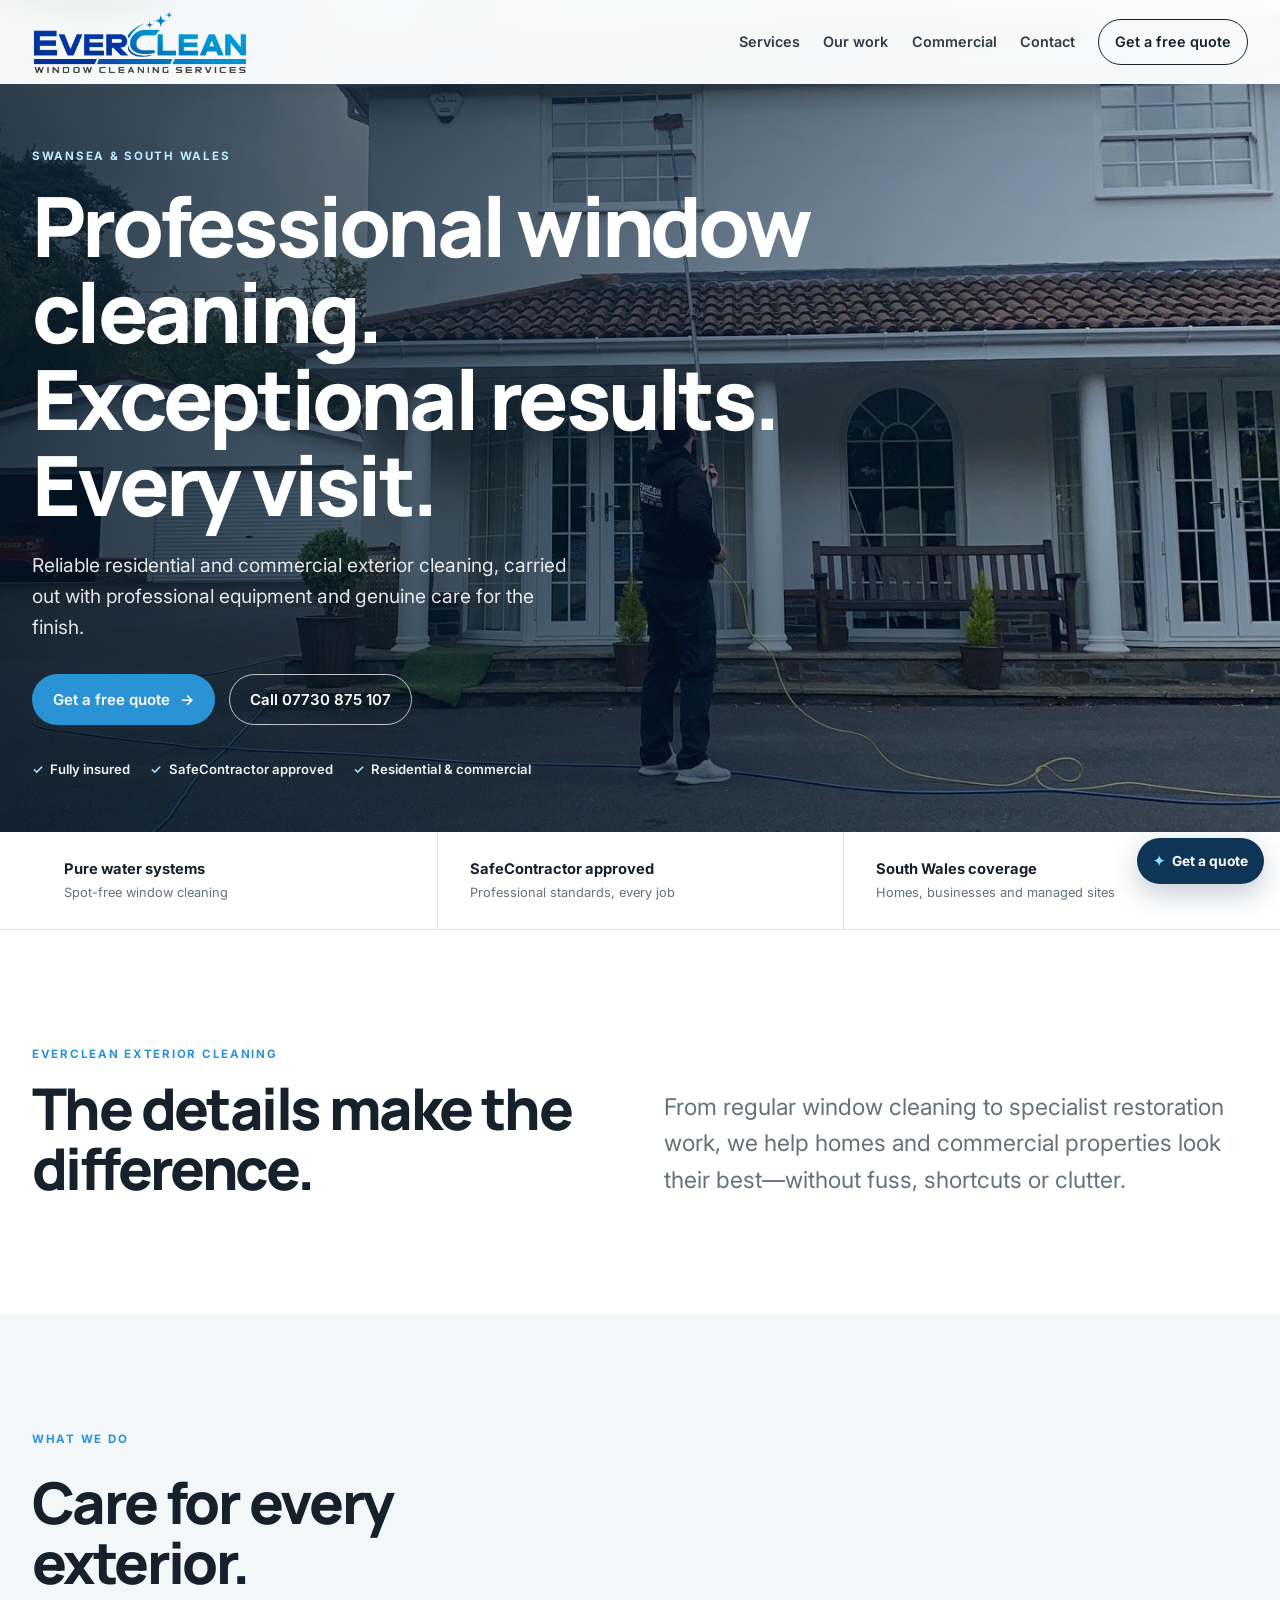
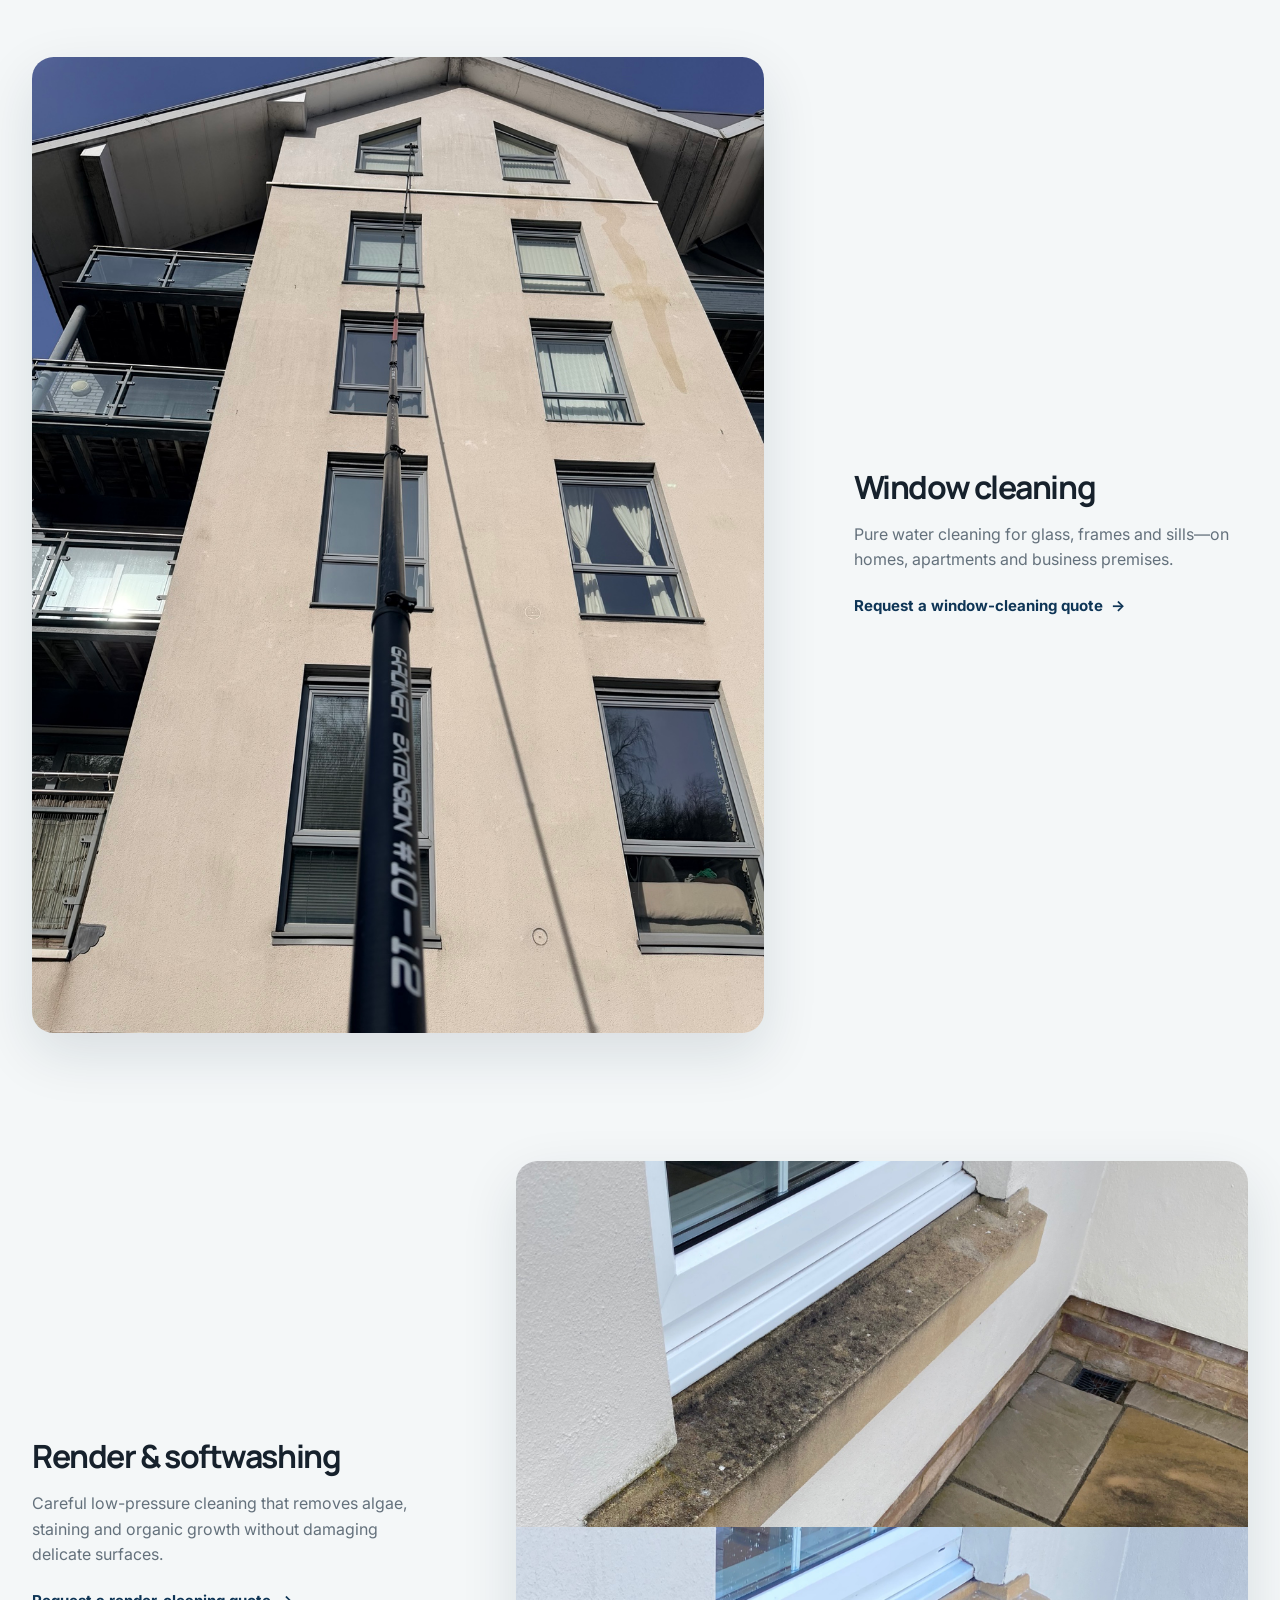
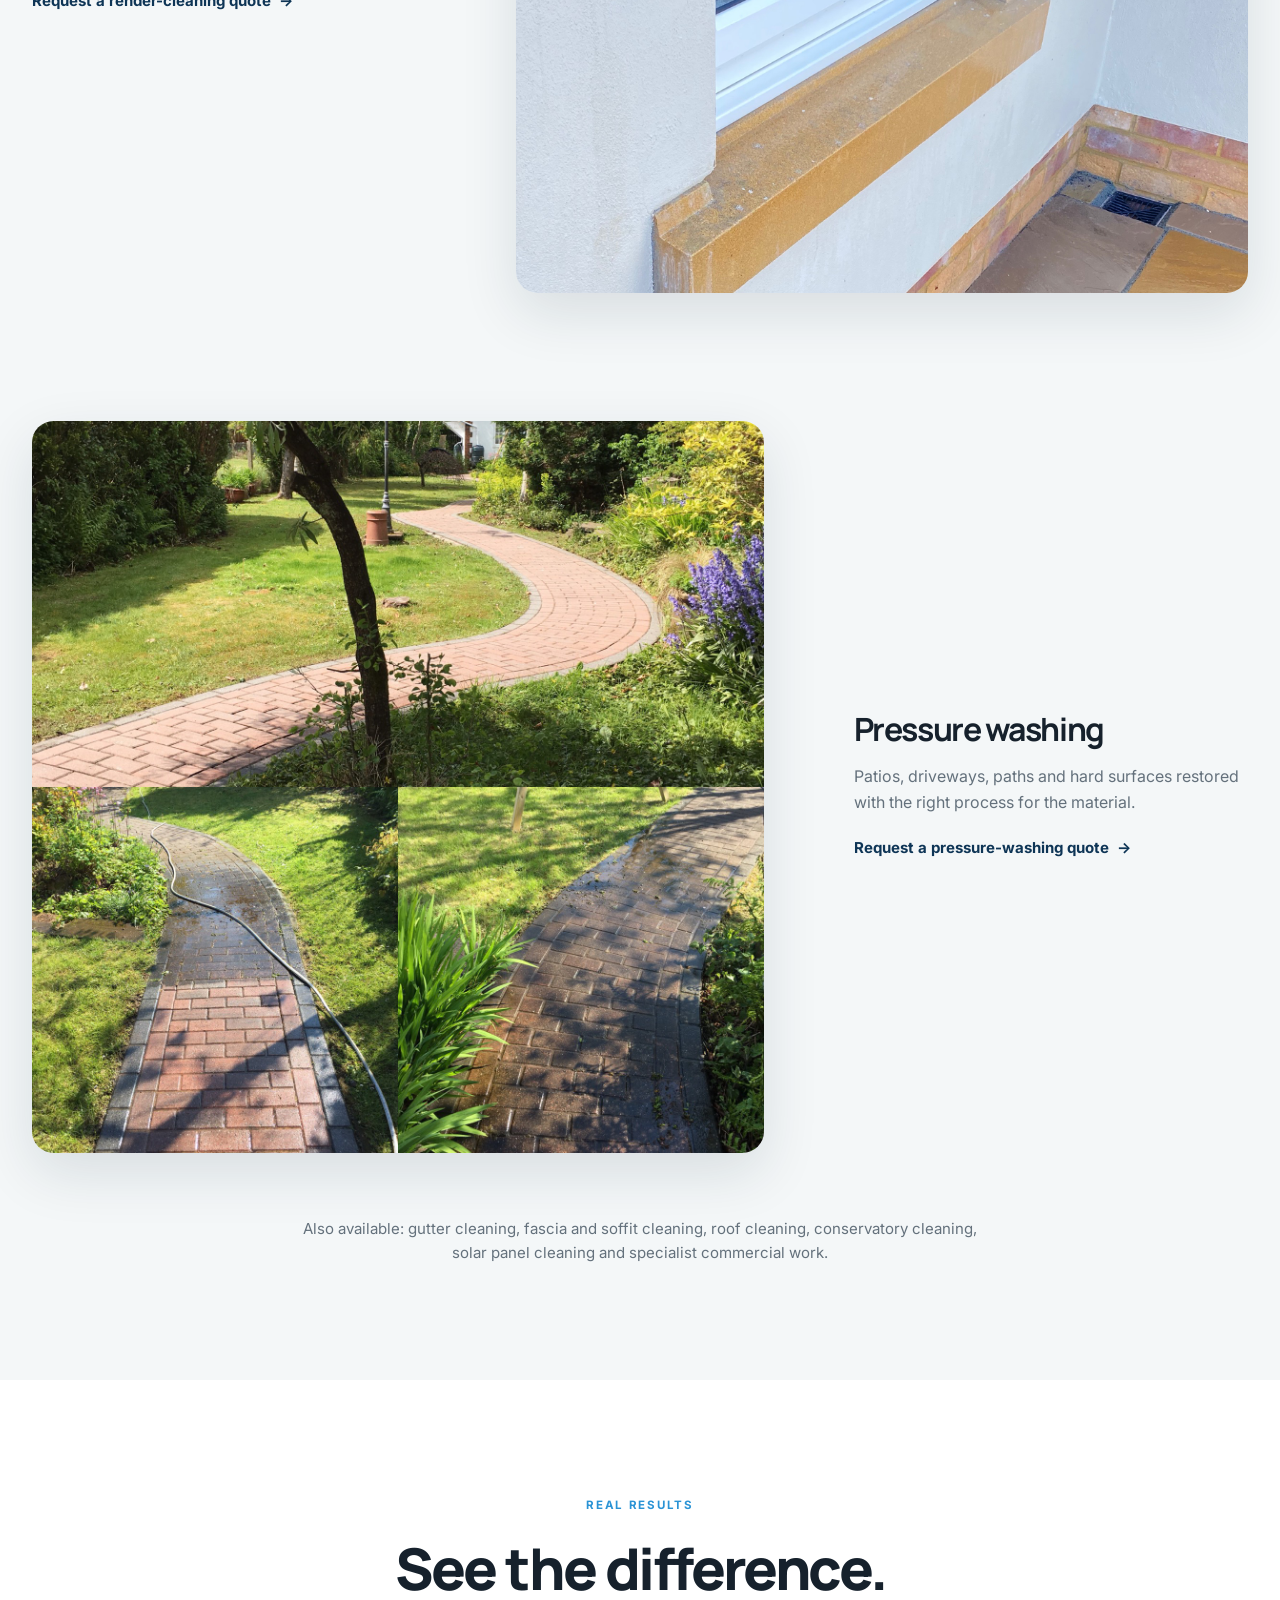
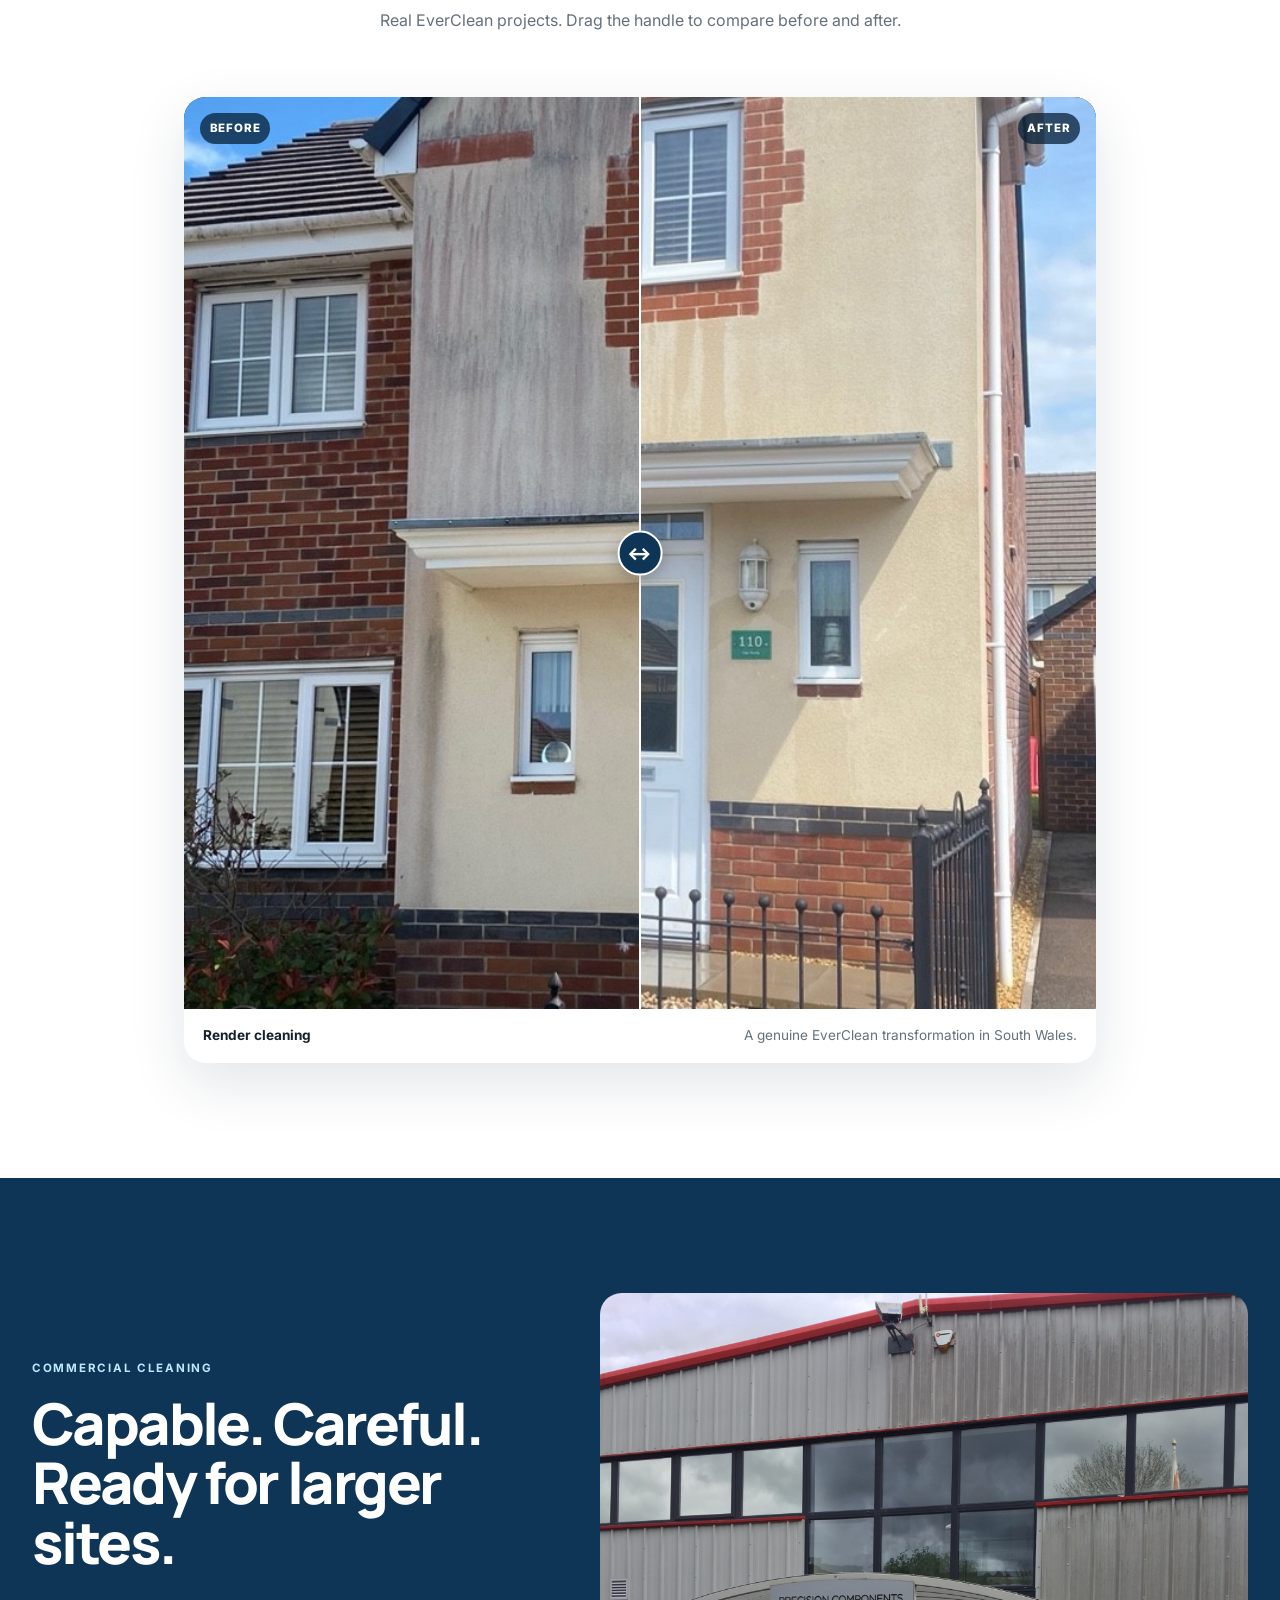
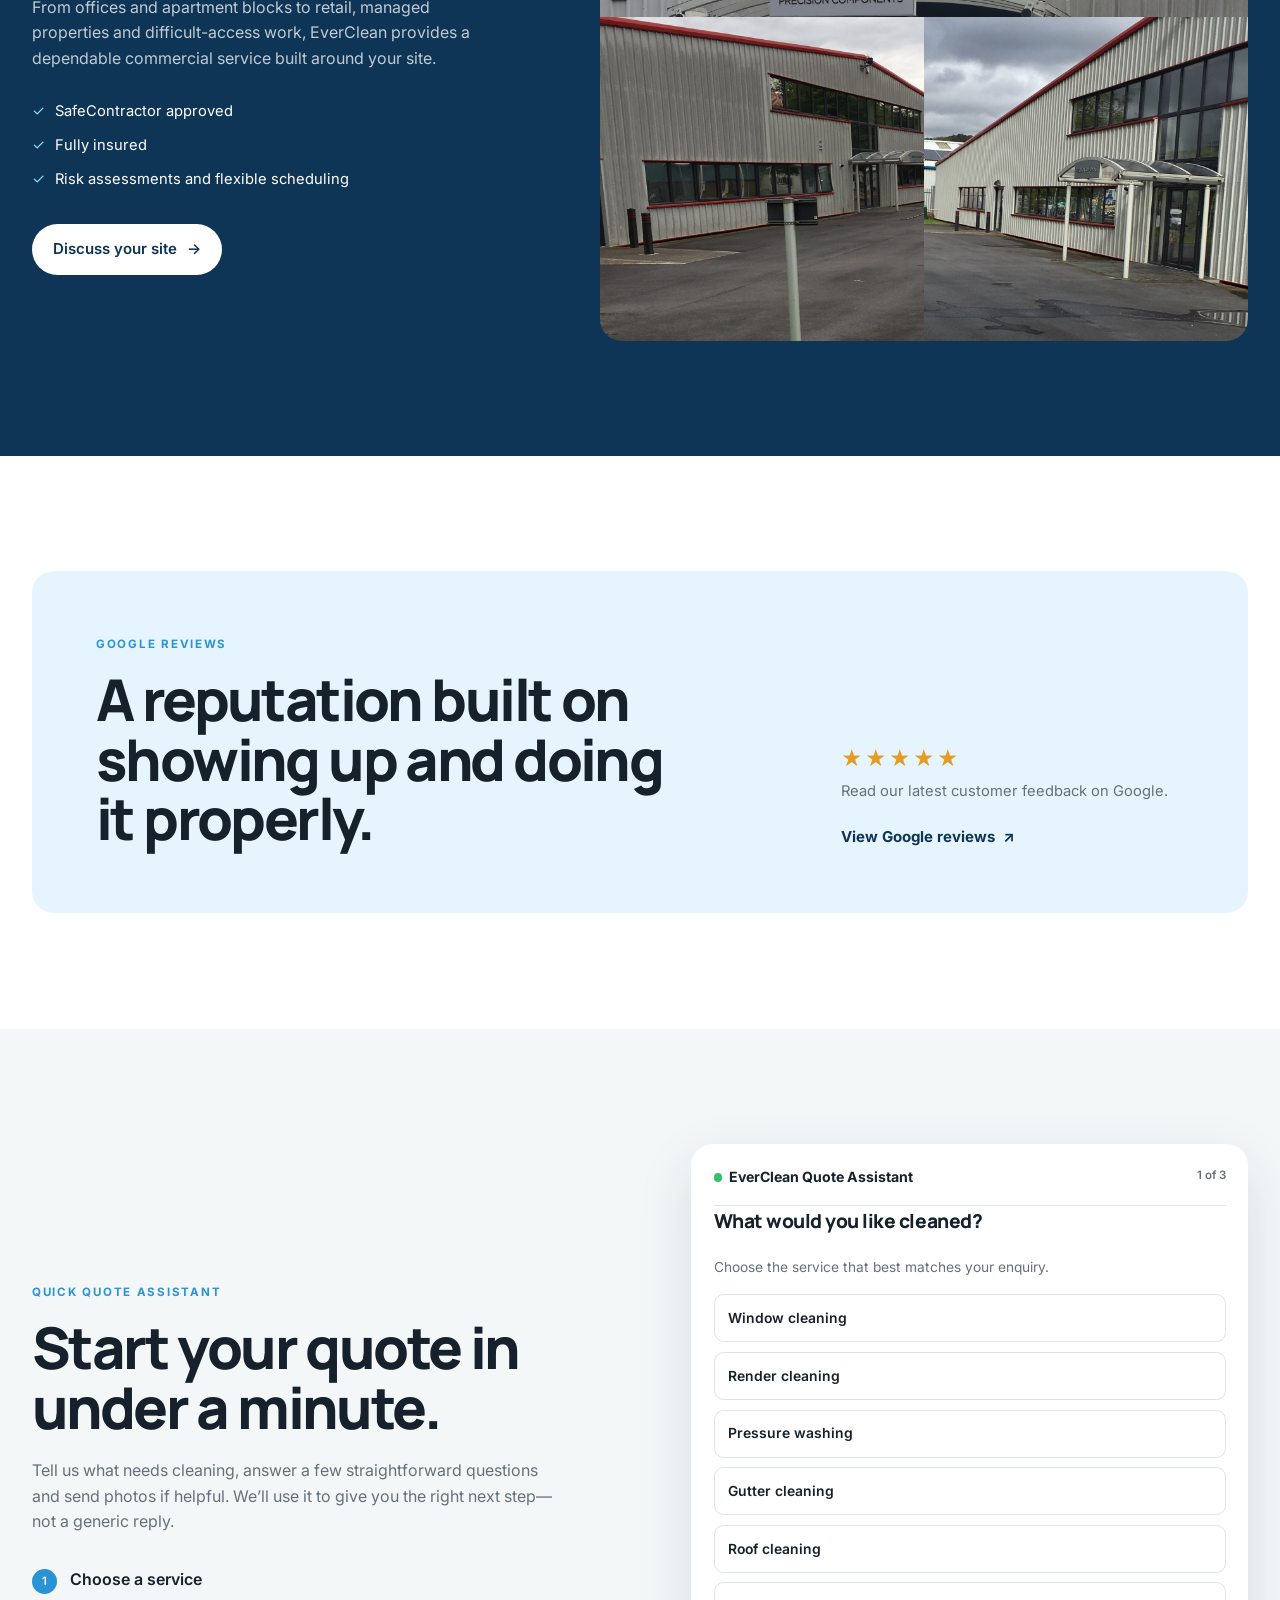
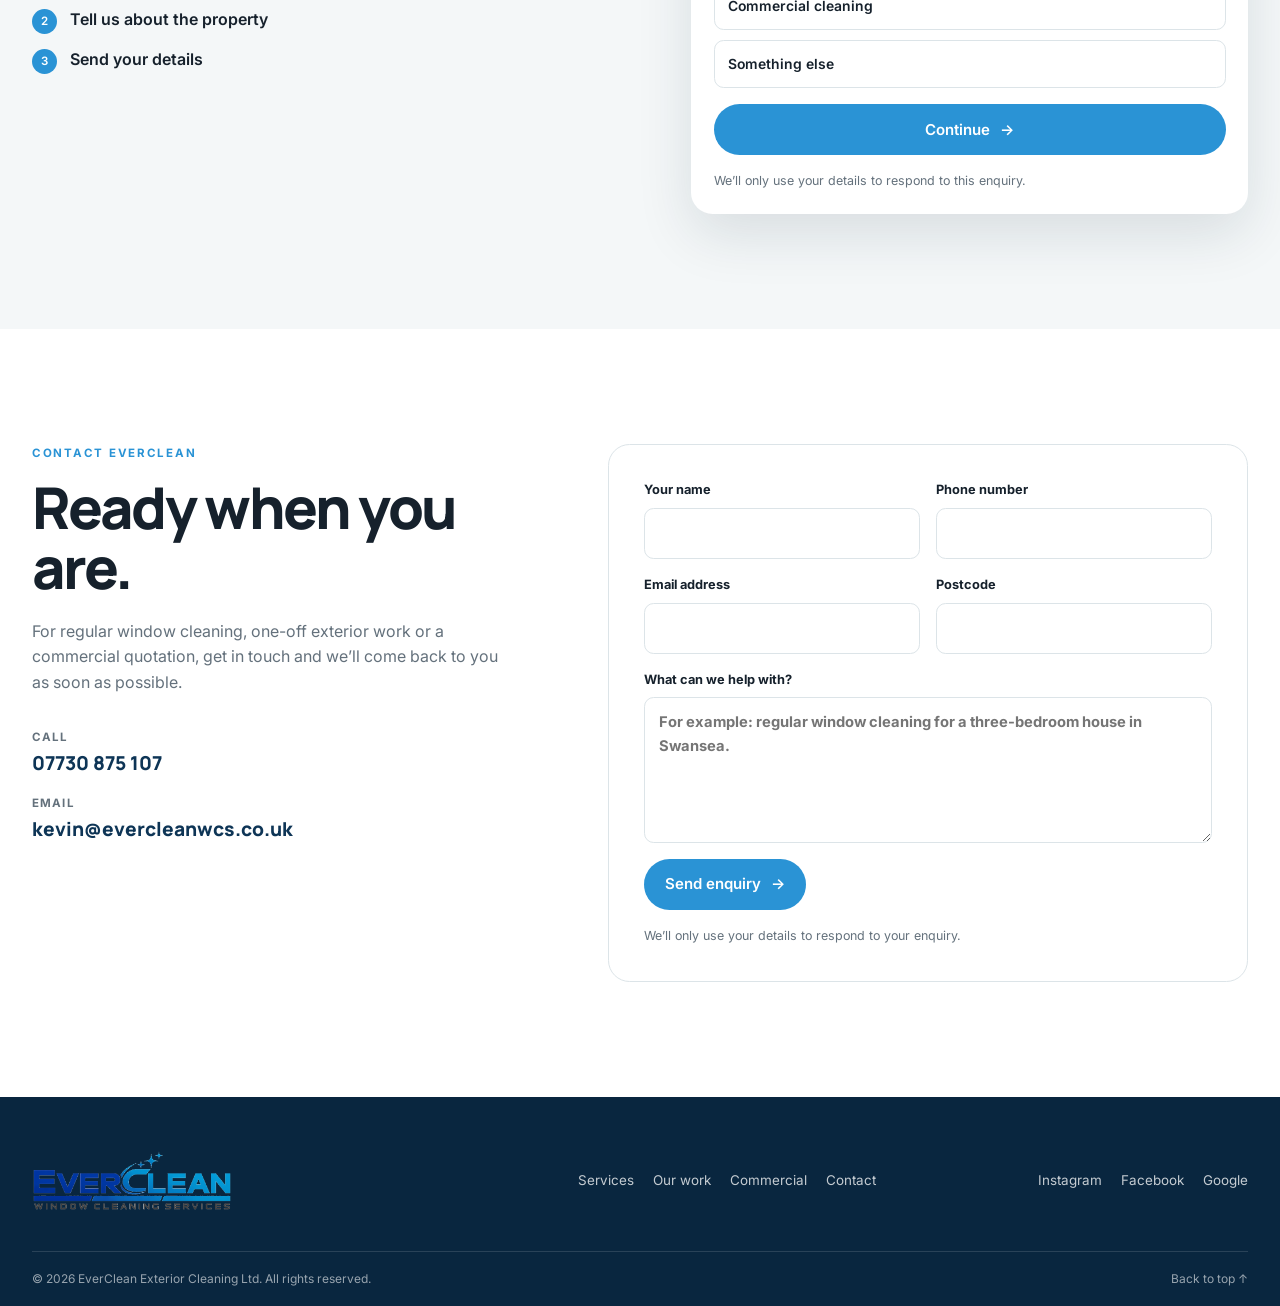
==== commit e47563cd: "Slider" ====
--- a/index.html
+++ b/index.html
@@ -9,7 +9,7 @@
     <link rel="preconnect" href="https://fonts.googleapis.com">
     <link rel="preconnect" href="https://fonts.gstatic.com" crossorigin>
     <link href="https://fonts.googleapis.com/css2?family=Manrope:wght@400;500;600;700;800&family=Inter:wght@400;500;600&display=swap" rel="stylesheet">
-    <link rel="stylesheet" href="css/style.css?v=20260719-1">
+    <link rel="stylesheet" href="css/style.css?v=20260728-1">
   </head>
   <body>
     <a class="skip-link" href="#main-content">Skip to content</a>
@@ -118,7 +118,17 @@
             <p>Real EverClean projects. Drag the handle to compare before and after.</p>
           </div>
           <figure class="results-feature">
-            <img src="images/render-before-after.jpg" alt="Before and after render cleaning transformation completed by EverClean" loading="lazy">
+            <div class="comparison-slider" data-comparison>
+              <img class="comparison-image" src="images/render-before.jpg" alt="Render cleaning before treatment" loading="lazy">
+              <div class="comparison-after" data-comparison-after>
+                <img class="comparison-image" src="images/render-after.jpg" alt="Render cleaning after treatment" loading="lazy">
+              </div>
+              <span class="comparison-label comparison-label-before">Before</span>
+              <span class="comparison-label comparison-label-after">After</span>
+              <span class="comparison-divider" data-comparison-divider aria-hidden="true"><span>↔</span></span>
+              <label class="sr-only" for="render-comparison">Drag to compare the render cleaning transformation</label>
+              <input id="render-comparison" class="comparison-range" type="range" min="0" max="100" value="50" aria-label="Drag to compare before and after render cleaning" data-comparison-range>
+            </div>
             <figcaption><strong>Render cleaning</strong><span>A genuine EverClean transformation in South Wales.</span></figcaption>
           </figure>
         </div>
@@ -262,6 +272,6 @@
     </footer>
 
     <a class="chat-launcher" href="#quote" aria-label="Start a quote with EverClean" data-chat-launcher><span aria-hidden="true">✦</span> Get a quote</a>
-    <script src="js/main.js?v=20260719-1"></script>
+    <script src="js/main.js?v=20260728-1"></script>
   </body>
 </html>
--- a/css/style.css
+++ b/css/style.css
@@ -16,6 +16,7 @@
 * { box-sizing: border-box; }
 html { scroll-behavior: smooth; scroll-padding-top: 5rem; }
 body { margin: 0; background: var(--white); color: var(--ink); font-family: Inter, Arial, sans-serif; font-size: 16px; line-height: 1.6; }
+.sr-only { position: absolute; width: 1px; height: 1px; padding: 0; margin: -1px; overflow: hidden; clip: rect(0, 0, 0, 0); white-space: nowrap; border: 0; }
 body.menu-open { overflow: hidden; }
 img { display: block; max-width: 100%; }
 a { color: inherit; text-decoration: none; }
@@ -97,7 +98,7 @@
 .services-note { max-width: 44rem; margin: 4rem auto 0; text-align: center; font-size: .94rem; }
 
 .results-feature { max-width: 57rem; margin: 0 auto; overflow: hidden; border-radius: var(--radius); background: var(--white); box-shadow: var(--shadow); }
-.results-feature img { width: 100%; aspect-ratio: 1 / 1; object-fit: cover; }
+.comparison-slider { position: relative; aspect-ratio: 1 / 1; overflow: hidden; background: var(--navy); touch-action: none; user-select: none; }.comparison-image { position: absolute; inset: 0; width: 100%; height: 100%; object-fit: cover; }.comparison-after { position: absolute; inset: 0; clip-path: inset(0 0 0 50%); }.comparison-divider { position: absolute; top: 0; bottom: 0; left: 50%; width: 2px; background: var(--white); transform: translateX(-50%); pointer-events: none; }.comparison-divider span { position: absolute; top: 50%; left: 50%; display: grid; width: 2.8rem; height: 2.8rem; place-items: center; border: 2px solid var(--white); border-radius: 50%; background: var(--navy); color: var(--white); font-size: 1.15rem; font-weight: 800; transform: translate(-50%, -50%); box-shadow: 0 .3rem 1rem rgb(0 0 0 / 24%); }.comparison-label { position: absolute; top: 1rem; z-index: 2; padding: .38rem .6rem; border-radius: 999px; background: rgb(6 32 55 / 74%); color: var(--white); font-size: .72rem; font-weight: 800; letter-spacing: .07em; text-transform: uppercase; pointer-events: none; }.comparison-label-before { left: 1rem; }.comparison-label-after { right: 1rem; }.comparison-range { position: absolute; inset: 0; z-index: 3; width: 100%; height: 100%; margin: 0; opacity: 0; cursor: ew-resize; }.comparison-range:focus-visible { opacity: .01; outline: 3px solid var(--blue); outline-offset: -3px; }
 .results-feature figcaption { display: flex; justify-content: space-between; gap: 1rem; padding: 1rem 1.2rem; color: var(--muted); font-size: .85rem; }
 .results-feature strong { color: var(--ink); }
 
